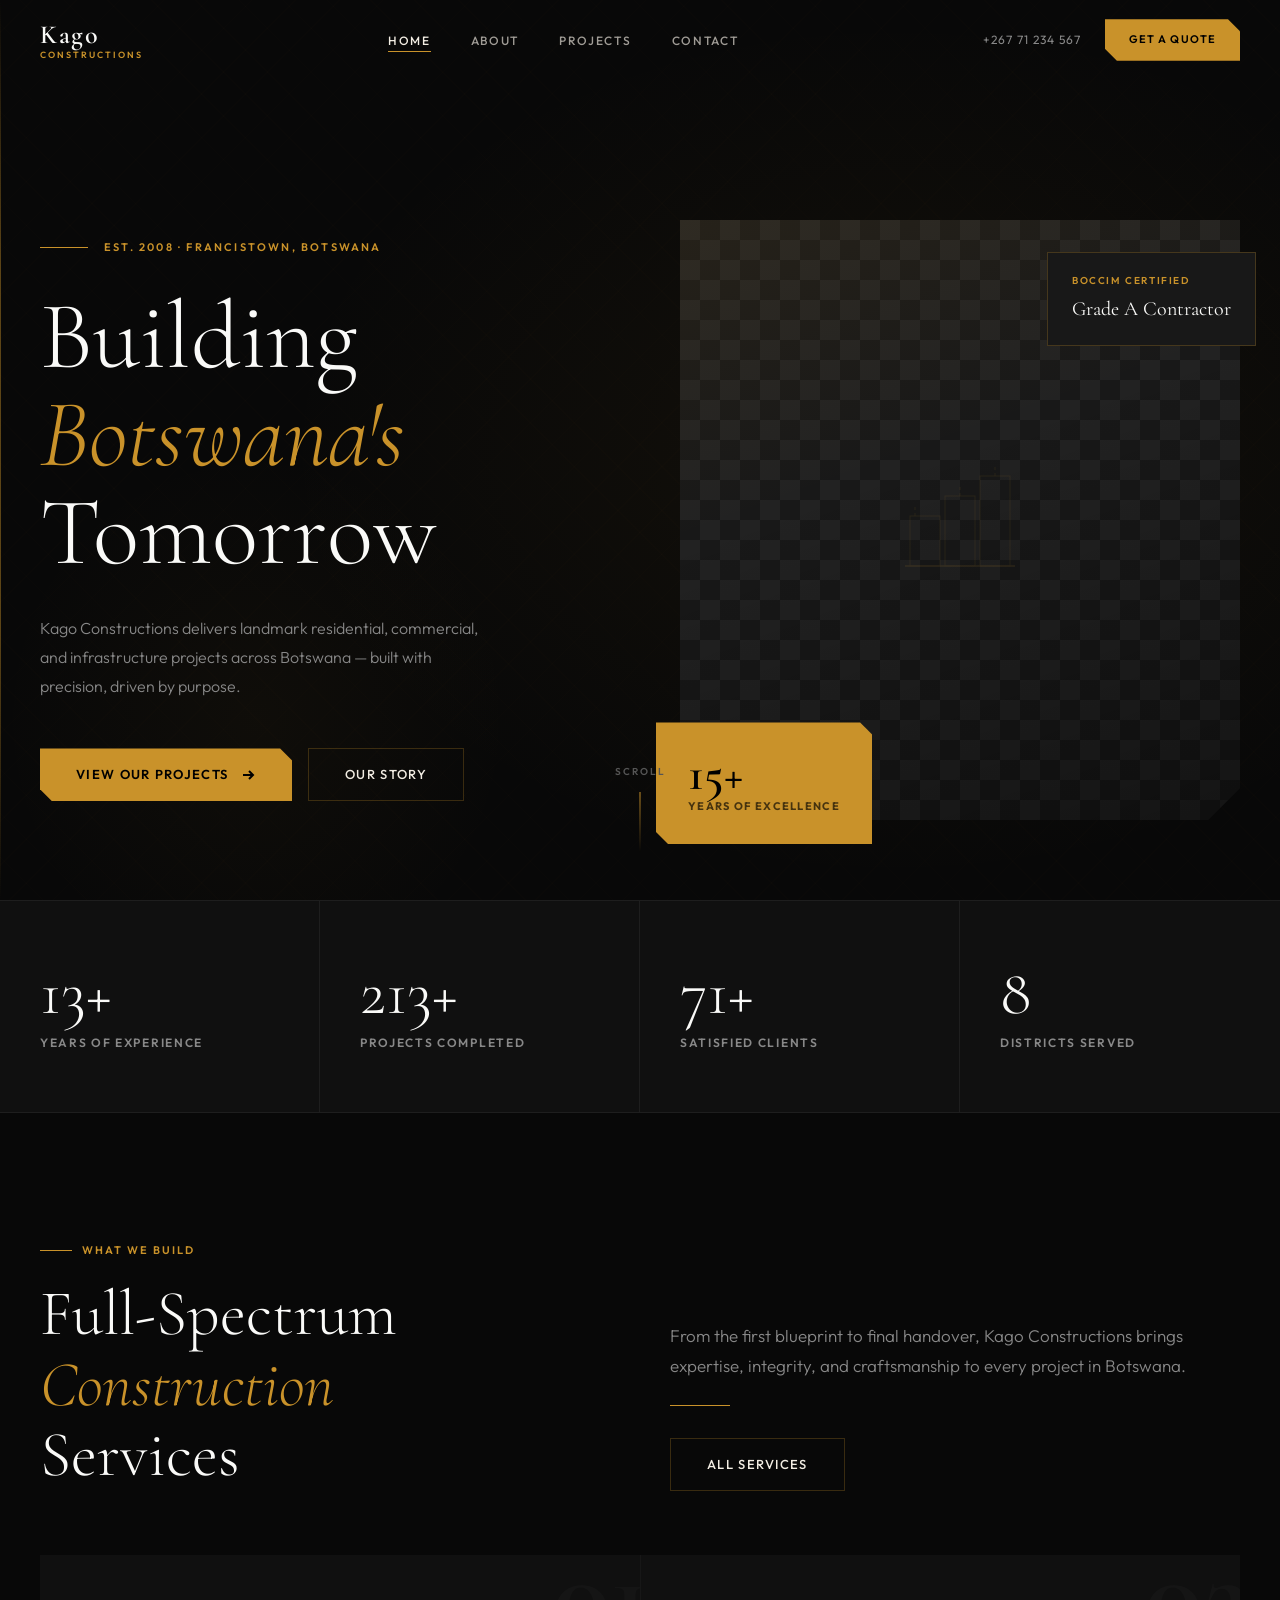
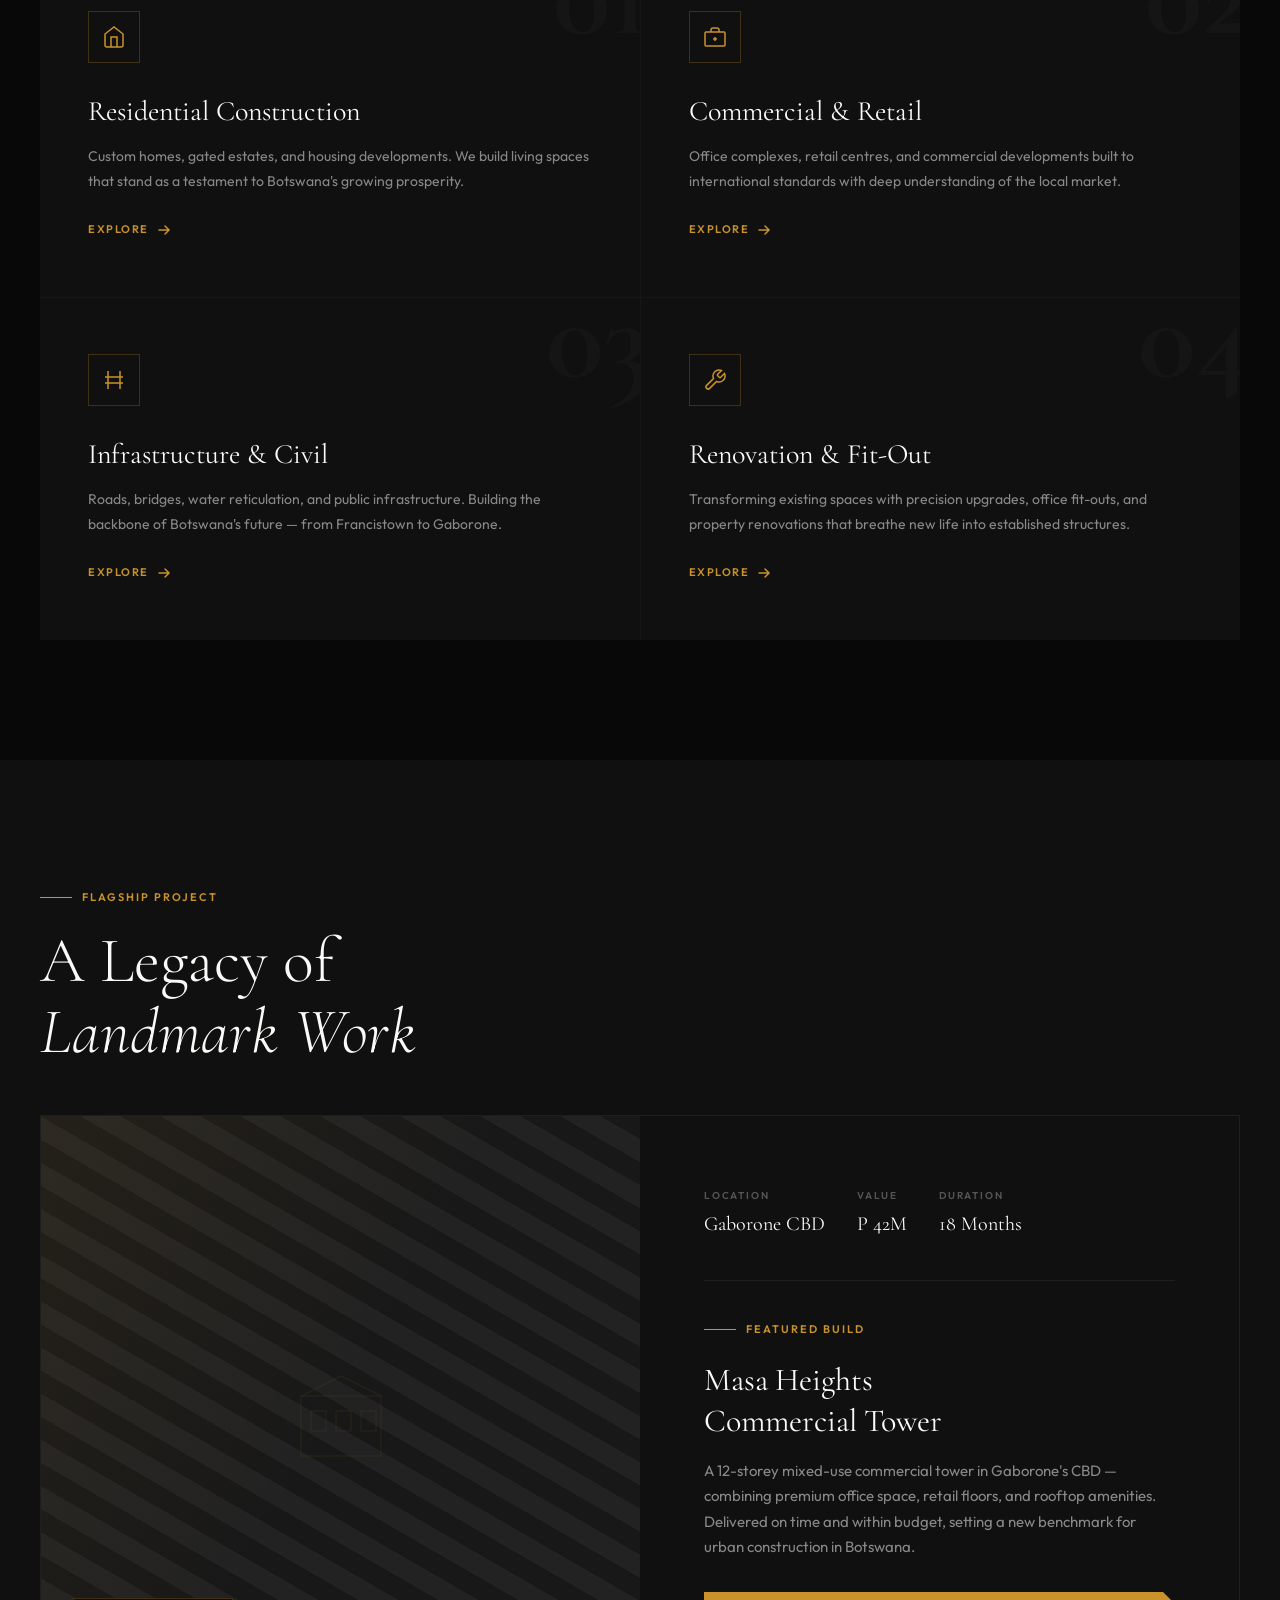
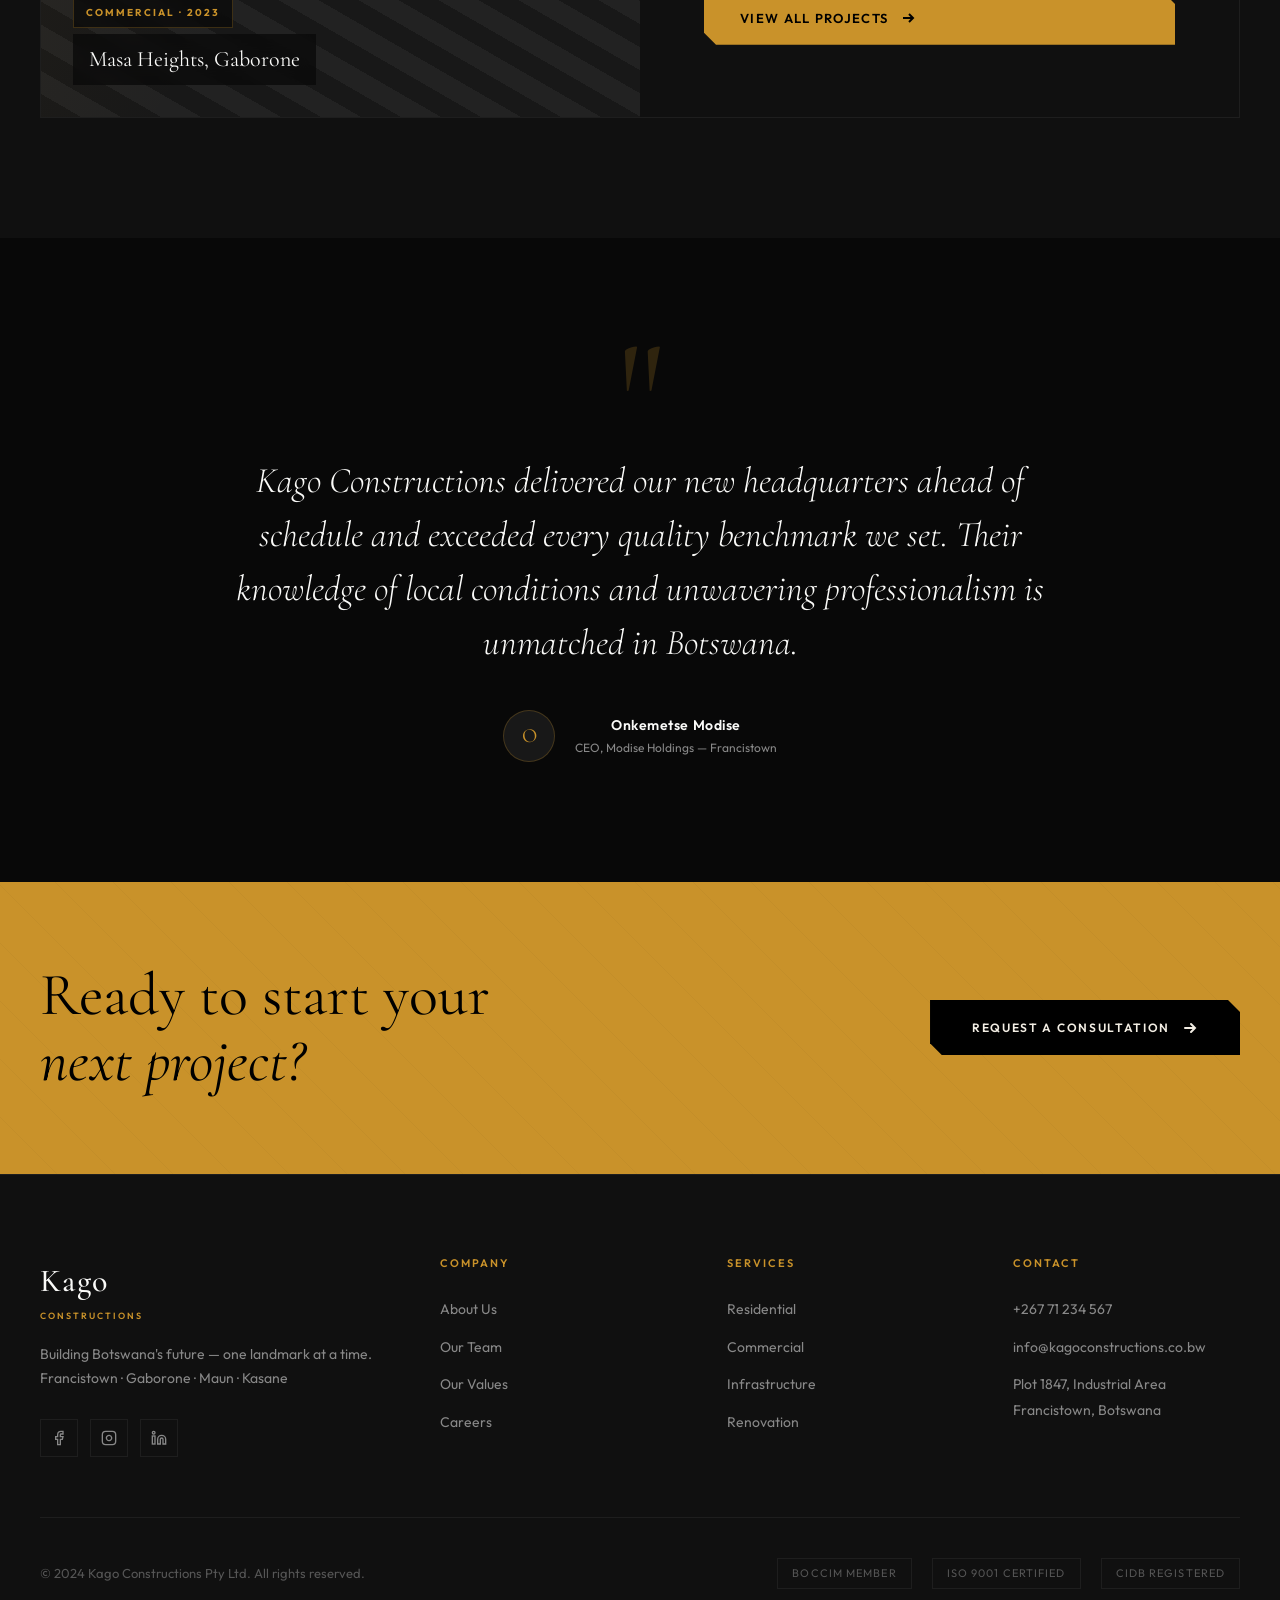
==== index.html @ d56f72ad "Initial commit via Netlify [skip ci]" ====
<!DOCTYPE html>
<html lang="en">
<head>
  <meta charset="UTF-8" />
  <meta name="viewport" content="width=device-width, initial-scale=1.0" />
  <title>Kago Constructions — Building Botswana's Future</title>
  <meta name="description" content="Kago Constructions — Premium construction company in Botswana. Residential, commercial, and infrastructure projects across Gaborone, Francistown, and beyond." />
  <link rel="stylesheet" href="styles.css" />
  <style>
    /* ── Hero ─────────────────────────────────────────── */
    .hero {
      position: relative; min-height: 100vh; display: flex; align-items: center;
      overflow: hidden; background: var(--bg);
    }
    .hero-bg {
      position: absolute; inset: 0; z-index: 0;
      background:
        radial-gradient(ellipse 80% 80% at 70% 50%, rgba(201,146,42,0.06) 0%, transparent 60%),
        radial-gradient(ellipse 40% 60% at 20% 80%, rgba(201,146,42,0.04) 0%, transparent 50%);
    }
    .hero-pattern {
      position: absolute; inset: 0; z-index: 0; opacity: 0.4;
      background-image:
        repeating-linear-gradient(45deg, transparent 0, transparent 30px, rgba(201,146,42,0.03) 30px, rgba(201,146,42,0.03) 31px),
        repeating-linear-gradient(-45deg, transparent 0, transparent 30px, rgba(201,146,42,0.03) 30px, rgba(201,146,42,0.03) 31px);
    }
    .hero-line-v {
      position: absolute; top: 0; bottom: 0; width: 1px;
      background: linear-gradient(to bottom, transparent, var(--gold-border) 30%, var(--gold-border) 70%, transparent);
    }
    .hero-line-v:nth-child(1) { left: calc(50% - 280px); }
    .hero-line-v:nth-child(2) { right: calc(50% - 280px); }

    .hero-container {
      position: relative; z-index: 1; max-width: var(--max-w);
      margin: 0 auto; padding: 0 40px;
      padding-top: calc(var(--nav-h) + 60px);
      display: grid; grid-template-columns: 1fr 1fr; gap: 80px; align-items: center;
      width: 100%;
    }
    .hero-eyebrow {
      display: flex; align-items: center; gap: 16px; margin-bottom: 32px;
      animation: fadeUp 0.8s var(--ease-out-expo) 0.2s both;
    }
    .hero-eyebrow-line {
      width: 48px; height: 1px; background: var(--gold);
    }
    .hero-eyebrow-text {
      font-size: 11px; font-weight: 600; letter-spacing: 0.2em;
      text-transform: uppercase; color: var(--gold);
    }
    .hero-title {
      font-family: var(--display); font-size: clamp(54px, 7.5vw, 100px);
      font-weight: 300; line-height: 1.02; color: var(--white);
      animation: fadeUp 0.9s var(--ease-out-expo) 0.35s both;
    }
    .hero-title em { font-style: italic; color: var(--gold); }
    .hero-title .hero-title-2 { display: block; }

    .hero-body {
      margin: 32px 0 48px; font-size: 16px; color: var(--muted);
      font-weight: 300; line-height: 1.8; max-width: 440px;
      animation: fadeUp 0.9s var(--ease-out-expo) 0.5s both;
    }
    .hero-ctas {
      display: flex; gap: 16px; flex-wrap: wrap;
      animation: fadeUp 0.9s var(--ease-out-expo) 0.65s both;
    }

    /* Hero visual side */
    .hero-visual {
      position: relative; height: 600px;
      animation: fadeIn 1.2s var(--ease-out-expo) 0.4s both;
    }
    .hero-img-main {
      width: 100%; height: 100%; object-fit: cover;
      background: var(--surface-2);
      position: relative; overflow: hidden;
      clip-path: polygon(0 0, 100% 0, 100% calc(100% - 32px), calc(100% - 32px) 100%, 0 100%);
    }
    .hero-img-inner {
      width: 100%; height: 100%;
      background:
        linear-gradient(160deg, rgba(201,146,42,0.08) 0%, transparent 40%, rgba(0,0,0,0.4) 100%),
        repeating-conic-gradient(var(--surface-2) 0% 25%, var(--surface-3) 0% 50%);
      background-size: 100%, 40px 40px;
      display: flex; align-items: center; justify-content: center;
    }
    .hero-img-icon {
      opacity: 0.12;
    }
    .hero-img-icon svg { width: 120px; height: 120px; }
    .hero-badge {
      position: absolute; bottom: -24px; left: -24px;
      background: var(--gold); padding: 28px 32px;
      clip-path: polygon(0 0, calc(100% - 12px) 0, 100% 12px, 100% 100%, 12px 100%, 0 calc(100% - 12px));
    }
    .hero-badge-num {
      font-family: var(--display); font-size: 48px; font-weight: 600;
      color: #000; line-height: 1;
    }
    .hero-badge-label {
      font-size: 11px; font-weight: 700; letter-spacing: 0.12em;
      text-transform: uppercase; color: rgba(0,0,0,0.65);
    }
    .hero-cert {
      position: absolute; top: 32px; right: -16px;
      background: var(--surface-2); border: 1px solid var(--gold-border);
      padding: 20px 24px; display: flex; flex-direction: column; gap: 4px;
    }
    .hero-cert-label {
      font-size: 10px; font-weight: 600; letter-spacing: 0.16em;
      text-transform: uppercase; color: var(--gold);
    }
    .hero-cert-val {
      font-family: var(--display); font-size: 20px; color: var(--white);
    }

    .hero-scroll {
      position: absolute; bottom: 48px; left: 50%; transform: translateX(-50%);
      display: flex; flex-direction: column; align-items: center; gap: 12px;
      z-index: 1; animation: fadeIn 1s var(--ease-out-expo) 1s both;
    }
    .hero-scroll span {
      font-size: 10px; font-weight: 600; letter-spacing: 0.2em;
      text-transform: uppercase; color: var(--muted-2);
    }
    .hero-scroll-line {
      width: 1px; height: 60px;
      background: linear-gradient(to bottom, var(--gold), transparent);
      animation: lineGrow 1.5s ease-in-out infinite alternate;
    }

    /* ── Stats ─────────────────────────────────────────── */
    .stats { background: var(--surface); border-top: 1px solid var(--border); border-bottom: 1px solid var(--border); padding: 0; }
    .stats-grid {
      display: grid; grid-template-columns: repeat(4, 1fr);
    }
    .stat-item {
      padding: 60px 40px; border-right: 1px solid var(--border);
      position: relative; overflow: hidden;
      transition: background 0.3s;
    }
    .stat-item:last-child { border-right: none; }
    .stat-item:hover { background: var(--surface-2); }
    .stat-item::after {
      content: ''; position: absolute; bottom: 0; left: 40px;
      width: 0; height: 2px; background: var(--gold);
      transition: width 0.4s var(--ease-out-expo);
    }
    .stat-item:hover::after { width: calc(100% - 80px); }
    .stat-num {
      font-family: var(--display); font-size: 64px; font-weight: 300;
      color: var(--white); line-height: 1; margin-bottom: 8px;
    }
    .stat-label {
      font-size: 12px; font-weight: 600; letter-spacing: 0.14em;
      text-transform: uppercase; color: var(--muted);
    }

    /* ── Services ──────────────────────────────────────── */
    .services-header {
      display: grid; grid-template-columns: 1fr 1fr; gap: 60px;
      align-items: end; margin-bottom: 64px;
    }
    .services-grid {
      display: grid; grid-template-columns: repeat(2, 1fr); gap: 1px;
      background: var(--border);
    }
    .service-card {
      background: var(--surface); padding: 56px 48px; position: relative;
      overflow: hidden; transition: background 0.3s;
    }
    .service-card:hover { background: var(--surface-2); }
    .service-card::before {
      content: attr(data-num);
      font-family: var(--display); font-size: 120px; font-weight: 700;
      position: absolute; right: -10px; top: -20px;
      color: rgba(255,255,255,0.025); line-height: 1;
      pointer-events: none; transition: opacity 0.3s;
    }
    .service-icon {
      width: 52px; height: 52px; border: 1px solid var(--gold-border);
      display: flex; align-items: center; justify-content: center;
      margin-bottom: 32px; transition: background 0.3s, border-color 0.3s;
    }
    .service-card:hover .service-icon { background: var(--gold-dim); border-color: var(--gold); }
    .service-icon svg { width: 24px; height: 24px; stroke: var(--gold); fill: none; stroke-width: 1.5; }
    .service-title {
      font-family: var(--display); font-size: 28px; font-weight: 400;
      color: var(--white); margin-bottom: 16px; line-height: 1.2;
    }
    .service-desc { font-size: 14px; color: var(--muted); line-height: 1.75; }
    .service-link {
      display: inline-flex; align-items: center; gap: 8px; margin-top: 28px;
      font-size: 11px; font-weight: 600; letter-spacing: 0.14em;
      text-transform: uppercase; color: var(--gold);
      transition: gap 0.3s;
    }
    .service-card:hover .service-link { gap: 14px; }
    .service-link svg { width: 14px; height: 14px; stroke: currentColor; }

    /* ── Featured Project ──────────────────────────────── */
    .featured { background: var(--surface); }
    .featured-inner {
      display: grid; grid-template-columns: 1fr 1fr; gap: 0;
      min-height: 600px; border: 1px solid var(--border);
    }
    .featured-visual {
      position: relative; background: var(--surface-2); overflow: hidden;
    }
    .featured-img {
      width: 100%; height: 100%;
      background:
        linear-gradient(120deg, rgba(201,146,42,0.07) 0%, transparent 50%),
        repeating-linear-gradient(30deg, var(--surface-2) 0, var(--surface-2) 20px, var(--surface-3) 20px, var(--surface-3) 40px);
      display: flex; align-items: center; justify-content: center; min-height: 500px;
    }
    .featured-img-label {
      position: absolute; bottom: 32px; left: 32px;
      display: flex; flex-direction: column; gap: 6px;
    }
    .featured-img-tag {
      font-size: 10px; font-weight: 700; letter-spacing: 0.2em;
      text-transform: uppercase; color: var(--gold);
      background: rgba(8,8,8,0.7); padding: 6px 12px; backdrop-filter: blur(10px);
      border: 1px solid var(--gold-border); width: fit-content;
    }
    .featured-img-name {
      font-family: var(--display); font-size: 22px; font-weight: 400;
      color: var(--white); background: rgba(8,8,8,0.7); padding: 8px 16px;
      backdrop-filter: blur(10px); width: fit-content;
    }
    .featured-content {
      padding: 72px 64px; display: flex; flex-direction: column; justify-content: center;
    }
    .featured-meta {
      display: flex; gap: 32px; margin-bottom: 40px; padding-bottom: 40px;
      border-bottom: 1px solid var(--border);
    }
    .featured-meta-item { display: flex; flex-direction: column; gap: 4px; }
    .featured-meta-label {
      font-size: 10px; font-weight: 600; letter-spacing: 0.18em;
      text-transform: uppercase; color: var(--muted-2);
    }
    .featured-meta-val {
      font-family: var(--display); font-size: 20px; font-weight: 400; color: var(--white);
    }

    /* ── Testimonial ───────────────────────────────────── */
    .testimonial {
      background: var(--bg); position: relative; overflow: hidden;
    }
    .testimonial-inner {
      max-width: 860px; margin: 0 auto; text-align: center;
    }
    .testimonial-quote-mark {
      font-family: var(--display); font-size: 160px; line-height: 0.5;
      color: var(--gold); opacity: 0.2; margin-bottom: 16px;
      display: block;
    }
    .testimonial-text {
      font-family: var(--display); font-size: clamp(22px, 3vw, 36px);
      font-weight: 300; font-style: italic; line-height: 1.5;
      color: var(--white); margin-bottom: 40px;
    }
    .testimonial-author { display: flex; align-items: center; justify-content: center; gap: 20px; }
    .testimonial-avatar {
      width: 52px; height: 52px; border-radius: 50%;
      background: var(--surface-2); border: 1px solid var(--gold-border);
      display: flex; align-items: center; justify-content: center;
      font-family: var(--display); font-size: 20px; color: var(--gold);
    }
    .testimonial-name {
      font-size: 14px; font-weight: 600; color: var(--white); letter-spacing: 0.04em;
    }
    .testimonial-role { font-size: 12px; color: var(--muted); margin-top: 2px; }

    /* ── CTA Band ──────────────────────────────────────── */
    .cta-band {
      background: var(--gold); padding: 80px 0; position: relative; overflow: hidden;
    }
    .cta-band::before {
      content: '';
      position: absolute; inset: 0;
      background: repeating-linear-gradient(45deg, transparent, transparent 40px, rgba(0,0,0,0.03) 40px, rgba(0,0,0,0.03) 41px);
    }
    .cta-band-inner {
      position: relative; z-index: 1;
      display: flex; justify-content: space-between; align-items: center; gap: 40px;
    }
    .cta-band-title {
      font-family: var(--display); font-size: clamp(36px, 5vw, 60px);
      font-weight: 400; color: #000; line-height: 1.1; max-width: 600px;
    }
    .cta-band-title em { font-style: italic; }
    .btn-dark {
      display: inline-flex; align-items: center; gap: 12px;
      padding: 18px 42px; background: #000; color: var(--cream);
      font-family: var(--body); font-size: 12px; font-weight: 600;
      letter-spacing: 0.14em; text-transform: uppercase; white-space: nowrap;
      transition: all 0.3s var(--ease-out-expo);
      clip-path: polygon(0 0, calc(100% - 12px) 0, 100% 12px, 100% 100%, 12px 100%, 0 calc(100% - 12px));
    }
    .btn-dark:hover { background: var(--surface-3); transform: translateY(-2px); }
    .btn-dark svg { stroke: currentColor; width: 16px; height: 16px; }

    /* ── Mobile Menu ───────────────────────────────────── */
    .mobile-menu {
      position: fixed; inset: 0; background: var(--bg); z-index: 99;
      display: flex; flex-direction: column; justify-content: center; align-items: center;
      gap: 40px; transform: translateX(100%); transition: transform 0.4s var(--ease-out-expo);
    }
    .mobile-menu.open { transform: none; }
    .mobile-menu a {
      font-family: var(--display); font-size: 48px; font-weight: 300;
      color: var(--white); transition: color 0.25s; letter-spacing: 0.04em;
    }
    .mobile-menu a:hover { color: var(--gold); }

    /* ── Responsive ────────────────────────────────────── */
    @media (max-width: 1024px) {
      .hero-container { grid-template-columns: 1fr; gap: 60px; }
      .hero-visual { height: 400px; }
      .hero-badge { bottom: -16px; left: 0; }
      .services-header { grid-template-columns: 1fr; gap: 24px; }
      .featured-inner { grid-template-columns: 1fr; }
      .cta-band-inner { flex-direction: column; text-align: center; }
    }
    @media (max-width: 768px) {
      .stats-grid { grid-template-columns: 1fr 1fr; }
      .stat-item:nth-child(2) { border-right: none; }
      .stat-item:nth-child(3) { border-top: 1px solid var(--border); }
      .services-grid { grid-template-columns: 1fr; }
      .featured-content { padding: 48px 32px; }
    }
  </style>
</head>
<body>

<!-- Navigation -->
<nav class="nav">
  <div class="container">
    <a href="index.html" class="nav-logo">
      <span class="logo-main">Kago</span>
      <span class="logo-sub">Constructions</span>
    </a>
    <ul class="nav-links">
      <li><a href="index.html">Home</a></li>
      <li><a href="about.html">About</a></li>
      <li><a href="projects.html">Projects</a></li>
      <li><a href="projects.html#contact">Contact</a></li>
    </ul>
    <div class="nav-cta">
      <a href="tel:+26771234567" class="nav-tel">+267 71 234 567</a>
      <a href="projects.html#contact" class="btn-primary" style="padding:12px 24px; font-size:11px;">
        Get a Quote
      </a>
    </div>
    <button class="hamburger" aria-label="Menu">
      <span></span><span></span><span></span>
    </button>
  </div>
</nav>

<!-- Mobile Menu -->
<div class="mobile-menu">
  <a href="index.html">Home</a>
  <a href="about.html">About</a>
  <a href="projects.html">Projects</a>
  <a href="projects.html#contact">Contact</a>
</div>

<!-- Hero -->
<section class="hero">
  <div class="hero-bg"></div>
  <div class="hero-pattern"></div>
  <div class="hero-line-v"></div>
  <div class="hero-line-v"></div>

  <div class="hero-container">
    <div class="hero-content">
      <div class="hero-eyebrow">
        <div class="hero-eyebrow-line"></div>
        <span class="hero-eyebrow-text">Est. 2008 · Francistown, Botswana</span>
      </div>
      <h1 class="hero-title">
        Building<br>
        <em>Botswana's</em>
        <span class="hero-title-2">Tomorrow</span>
      </h1>
      <p class="hero-body">
        Kago Constructions delivers landmark residential, commercial, and infrastructure
        projects across Botswana — built with precision, driven by purpose.
      </p>
      <div class="hero-ctas">
        <a href="projects.html" class="btn-primary">
          View Our Projects
          <svg width="16" height="16" viewBox="0 0 16 16" fill="none" stroke="currentColor" stroke-width="2"><path d="M3 8h10M9 4l4 4-4 4"/></svg>
        </a>
        <a href="about.html" class="btn-outline">Our Story</a>
      </div>
    </div>

    <div class="hero-visual">
      <div class="hero-img-main">
        <div class="hero-img-inner">
          <div class="hero-img-icon">
            <svg viewBox="0 0 120 120" fill="none" stroke="rgba(201,146,42,0.8)" stroke-width="1">
              <rect x="10" y="60" width="30" height="50"/>
              <rect x="45" y="40" width="30" height="70"/>
              <rect x="80" y="20" width="30" height="90"/>
              <line x1="5" y1="110" x2="115" y2="110" stroke-width="2"/>
              <line x1="15" y1="60" x2="15" y2="50" stroke-dasharray="3,3"/>
              <line x1="60" y1="40" x2="60" y2="30" stroke-dasharray="3,3"/>
              <line x1="95" y1="20" x2="95" y2="10" stroke-dasharray="3,3"/>
            </svg>
          </div>
        </div>
      </div>
      <div class="hero-badge">
        <div class="hero-badge-num">15+</div>
        <div class="hero-badge-label">Years of Excellence</div>
      </div>
      <div class="hero-cert">
        <span class="hero-cert-label">BOCCIM Certified</span>
        <span class="hero-cert-val">Grade A Contractor</span>
      </div>
    </div>
  </div>

  <div class="hero-scroll">
    <span>Scroll</span>
    <div class="hero-scroll-line"></div>
  </div>
</section>

<!-- Stats -->
<section class="stats">
  <div class="stats-grid">
    <div class="stat-item reveal">
      <div class="stat-num" data-target="15" data-suffix="+">0+</div>
      <div class="stat-label">Years of Experience</div>
    </div>
    <div class="stat-item reveal reveal-delay-1">
      <div class="stat-num" data-target="240" data-suffix="+">0+</div>
      <div class="stat-label">Projects Completed</div>
    </div>
    <div class="stat-item reveal reveal-delay-2">
      <div class="stat-num" data-target="80" data-suffix="+">0+</div>
      <div class="stat-label">Satisfied Clients</div>
    </div>
    <div class="stat-item reveal reveal-delay-3">
      <div class="stat-num" data-target="9" data-suffix="">0</div>
      <div class="stat-label">Districts Served</div>
    </div>
  </div>
</section>

<!-- Services -->
<section class="section" style="background:var(--bg);">
  <div class="container">
    <div class="services-header">
      <div>
        <span class="tag reveal">What We Build</span>
        <h2 class="heading-lg reveal reveal-delay-1" style="margin-top:20px;">
          Full-Spectrum<br><em style="font-style:italic; color:var(--gold);">Construction</em><br>Services
        </h2>
      </div>
      <div>
        <p class="body-lg reveal reveal-delay-2">
          From the first blueprint to final handover, Kago Constructions brings
          expertise, integrity, and craftsmanship to every project in Botswana.
        </p>
        <div class="divider-gold reveal reveal-delay-3"></div>
        <a href="projects.html" class="btn-outline reveal reveal-delay-3">All Services</a>
      </div>
    </div>

    <div class="services-grid">
      <!-- Residential -->
      <div class="service-card reveal" data-num="01">
        <div class="service-icon">
          <svg viewBox="0 0 24 24"><path d="M3 9l9-7 9 7v11a2 2 0 01-2 2H5a2 2 0 01-2-2z"/><polyline points="9 22 9 12 15 12 15 22"/></svg>
        </div>
        <h3 class="service-title">Residential Construction</h3>
        <p class="service-desc">Custom homes, gated estates, and housing developments. We build living spaces that stand as a testament to Botswana's growing prosperity.</p>
        <a href="projects.html" class="service-link">
          Explore
          <svg viewBox="0 0 14 14" fill="none"><path d="M2 7h10M8 3l4 4-4 4" stroke-width="1.5" stroke-linecap="round"/></svg>
        </a>
      </div>

      <!-- Commercial -->
      <div class="service-card reveal reveal-delay-1" data-num="02">
        <div class="service-icon">
          <svg viewBox="0 0 24 24"><rect x="2" y="7" width="20" height="14" rx="1"/><path d="M16 7V5a2 2 0 00-2-2h-4a2 2 0 00-2 2v2"/><line x1="12" y1="12" x2="12" y2="16"/><line x1="10" y1="14" x2="14" y2="14"/></svg>
        </div>
        <h3 class="service-title">Commercial & Retail</h3>
        <p class="service-desc">Office complexes, retail centres, and commercial developments built to international standards with deep understanding of the local market.</p>
        <a href="projects.html" class="service-link">
          Explore
          <svg viewBox="0 0 14 14" fill="none"><path d="M2 7h10M8 3l4 4-4 4" stroke-width="1.5" stroke-linecap="round"/></svg>
        </a>
      </div>

      <!-- Infrastructure -->
      <div class="service-card reveal reveal-delay-2" data-num="03">
        <div class="service-icon">
          <svg viewBox="0 0 24 24"><path d="M6 3v18M18 3v18M3 9h18M3 15h18"/></svg>
        </div>
        <h3 class="service-title">Infrastructure & Civil</h3>
        <p class="service-desc">Roads, bridges, water reticulation, and public infrastructure. Building the backbone of Botswana's future — from Francistown to Gaborone.</p>
        <a href="projects.html" class="service-link">
          Explore
          <svg viewBox="0 0 14 14" fill="none"><path d="M2 7h10M8 3l4 4-4 4" stroke-width="1.5" stroke-linecap="round"/></svg>
        </a>
      </div>

      <!-- Renovation -->
      <div class="service-card reveal reveal-delay-3" data-num="04">
        <div class="service-icon">
          <svg viewBox="0 0 24 24"><path d="M14.7 6.3a1 1 0 000 1.4l1.6 1.6a1 1 0 001.4 0l3.77-3.77a6 6 0 01-7.94 7.94l-6.91 6.91a2.12 2.12 0 01-3-3l6.91-6.91a6 6 0 017.94-7.94l-3.76 3.76z"/></svg>
        </div>
        <h3 class="service-title">Renovation & Fit-Out</h3>
        <p class="service-desc">Transforming existing spaces with precision upgrades, office fit-outs, and property renovations that breathe new life into established structures.</p>
        <a href="projects.html" class="service-link">
          Explore
          <svg viewBox="0 0 14 14" fill="none"><path d="M2 7h10M8 3l4 4-4 4" stroke-width="1.5" stroke-linecap="round"/></svg>
        </a>
      </div>
    </div>
  </div>
</section>

<!-- Featured Project -->
<section class="section featured">
  <div class="container">
    <span class="tag reveal">Flagship Project</span>
    <h2 class="heading-lg reveal reveal-delay-1" style="margin-top:20px; margin-bottom:48px;">
      A Legacy of<br><em style="font-style:italic;">Landmark Work</em>
    </h2>

    <div class="featured-inner reveal reveal-delay-2">
      <div class="featured-visual">
        <div class="featured-img">
          <svg width="100" height="100" viewBox="0 0 100 100" fill="none" opacity="0.1">
            <rect x="10" y="30" width="80" height="60" stroke="var(--gold)" stroke-width="1"/>
            <rect x="20" y="45" width="15" height="20" stroke="var(--gold)" stroke-width="1"/>
            <rect x="45" y="45" width="15" height="20" stroke="var(--gold)" stroke-width="1"/>
            <rect x="70" y="45" width="15" height="20" stroke="var(--gold)" stroke-width="1"/>
            <line x1="10" y1="30" x2="50" y2="10" stroke="var(--gold)" stroke-width="1"/>
            <line x1="90" y1="30" x2="50" y2="10" stroke="var(--gold)" stroke-width="1"/>
          </svg>
        </div>
        <div class="featured-img-label">
          <span class="featured-img-tag">Commercial · 2023</span>
          <span class="featured-img-name">Masa Heights, Gaborone</span>
        </div>
      </div>
      <div class="featured-content">
        <div class="featured-meta">
          <div class="featured-meta-item">
            <span class="featured-meta-label">Location</span>
            <span class="featured-meta-val">Gaborone CBD</span>
          </div>
          <div class="featured-meta-item">
            <span class="featured-meta-label">Value</span>
            <span class="featured-meta-val">P 42M</span>
          </div>
          <div class="featured-meta-item">
            <span class="featured-meta-label">Duration</span>
            <span class="featured-meta-val">18 Months</span>
          </div>
        </div>
        <span class="tag">Featured Build</span>
        <h3 class="heading-sm" style="margin-top:20px; margin-bottom:16px;">
          Masa Heights<br>Commercial Tower
        </h3>
        <p class="body-md" style="margin-bottom:32px;">
          A 12-storey mixed-use commercial tower in Gaborone's CBD — combining
          premium office space, retail floors, and rooftop amenities. Delivered
          on time and within budget, setting a new benchmark for urban
          construction in Botswana.
        </p>
        <a href="projects.html" class="btn-primary">
          View All Projects
          <svg width="16" height="16" viewBox="0 0 16 16" fill="none" stroke="currentColor" stroke-width="2"><path d="M3 8h10M9 4l4 4-4 4"/></svg>
        </a>
      </div>
    </div>
  </div>
</section>

<!-- Testimonial -->
<section class="section testimonial">
  <div class="container">
    <div class="testimonial-inner reveal">
      <span class="testimonial-quote-mark">"</span>
      <p class="testimonial-text">
        Kago Constructions delivered our new headquarters ahead of schedule and
        exceeded every quality benchmark we set. Their knowledge of local conditions
        and unwavering professionalism is unmatched in Botswana.
      </p>
      <div class="testimonial-author">
        <div class="testimonial-avatar">O</div>
        <div>
          <div class="testimonial-name">Onkemetse Modise</div>
          <div class="testimonial-role">CEO, Modise Holdings — Francistown</div>
        </div>
      </div>
    </div>
  </div>
</section>

<!-- CTA Band -->
<section class="cta-band">
  <div class="container">
    <div class="cta-band-inner">
      <h2 class="cta-band-title">
        Ready to start your<br>
        <em>next project?</em>
      </h2>
      <a href="projects.html#contact" class="btn-dark">
        Request a Consultation
        <svg viewBox="0 0 16 16" fill="none"><path d="M3 8h10M9 4l4 4-4 4" stroke-width="2" stroke-linecap="round"/></svg>
      </a>
    </div>
  </div>
</section>

<!-- Footer -->
<footer class="footer">
  <div class="container">
    <div class="footer-grid">
      <div>
        <div class="footer-logo-main">Kago</div>
        <div class="footer-logo-sub">Constructions</div>
        <p class="footer-tagline">
          Building Botswana's future — one landmark at a time.<br>
          Francistown · Gaborone · Maun · Kasane
        </p>
        <div style="margin-top:28px; display:flex; gap:12px;">
          <a href="#" style="width:38px;height:38px;border:1px solid var(--border);display:flex;align-items:center;justify-content:center;color:var(--muted);transition:all 0.25s;" onmouseover="this.style.borderColor='var(--gold-border)';this.style.color='var(--gold)'" onmouseout="this.style.borderColor='var(--border)';this.style.color='var(--muted)'">
            <svg width="16" height="16" viewBox="0 0 24 24" fill="none" stroke="currentColor" stroke-width="2"><path d="M18 2h-3a5 5 0 00-5 5v3H7v4h3v8h4v-8h3l1-4h-4V7a1 1 0 011-1h3z"/></svg>
          </a>
          <a href="#" style="width:38px;height:38px;border:1px solid var(--border);display:flex;align-items:center;justify-content:center;color:var(--muted);transition:all 0.25s;" onmouseover="this.style.borderColor='var(--gold-border)';this.style.color='var(--gold)'" onmouseout="this.style.borderColor='var(--border)';this.style.color='var(--muted)'">
            <svg width="16" height="16" viewBox="0 0 24 24" fill="none" stroke="currentColor" stroke-width="2"><rect x="2" y="2" width="20" height="20" rx="5"/><path d="M16 11.37A4 4 0 1112.63 8 4 4 0 0116 11.37z"/><line x1="17.5" y1="6.5" x2="17.51" y2="6.5"/></svg>
          </a>
          <a href="#" style="width:38px;height:38px;border:1px solid var(--border);display:flex;align-items:center;justify-content:center;color:var(--muted);transition:all 0.25s;" onmouseover="this.style.borderColor='var(--gold-border)';this.style.color='var(--gold)'" onmouseout="this.style.borderColor='var(--border)';this.style.color='var(--muted)'">
            <svg width="16" height="16" viewBox="0 0 24 24" fill="none" stroke="currentColor" stroke-width="2"><path d="M16 8a6 6 0 016 6v7h-4v-7a2 2 0 00-2-2 2 2 0 00-2 2v7h-4v-7a6 6 0 016-6z"/><rect x="2" y="9" width="4" height="12"/><circle cx="4" cy="4" r="2"/></svg>
          </a>
        </div>
      </div>
      <div class="footer-col">
        <div class="footer-col-title">Company</div>
        <ul>
          <li><a href="about.html">About Us</a></li>
          <li><a href="about.html#team">Our Team</a></li>
          <li><a href="about.html#values">Our Values</a></li>
          <li><a href="projects.html#contact">Careers</a></li>
        </ul>
      </div>
      <div class="footer-col">
        <div class="footer-col-title">Services</div>
        <ul>
          <li><a href="projects.html">Residential</a></li>
          <li><a href="projects.html">Commercial</a></li>
          <li><a href="projects.html">Infrastructure</a></li>
          <li><a href="projects.html">Renovation</a></li>
        </ul>
      </div>
      <div class="footer-col">
        <div class="footer-col-title">Contact</div>
        <ul>
          <li><a href="tel:+26771234567">+267 71 234 567</a></li>
          <li><a href="mailto:info@kagoconstructions.co.bw">info@kagoconstructions.co.bw</a></li>
          <li><a href="#">Plot 1847, Industrial Area<br>Francistown, Botswana</a></li>
        </ul>
      </div>
    </div>
    <div class="footer-bottom">
      <span class="footer-copy">© 2024 Kago Constructions Pty Ltd. All rights reserved.</span>
      <div class="footer-badges">
        <span class="footer-badge">BOCCIM Member</span>
        <span class="footer-badge">ISO 9001 Certified</span>
        <span class="footer-badge">CIDB Registered</span>
      </div>
    </div>
  </div>
</footer>

<script src="main.js"></script>
</body>
</html>
---- styles.css ----
@import url('https://fonts.googleapis.com/css2?family=Cormorant+Garamond:ital,wght@0,300;0,400;0,500;0,600;0,700;1,300;1,400;1,600&family=Outfit:wght@300;400;500;600;700&display=swap');

/* ── Reset & Variables ─────────────────────────────── */
*, *::before, *::after { margin: 0; padding: 0; box-sizing: border-box; }

:root {
  --bg:          #080808;
  --surface:     #101010;
  --surface-2:   #181818;
  --surface-3:   #222222;
  --gold:        #C9922A;
  --gold-light:  #E5B85C;
  --gold-dim:    rgba(201,146,42,0.12);
  --gold-border: rgba(201,146,42,0.25);
  --cream:       #F2EDE3;
  --white:       #FAFAF8;
  --muted:       #888;
  --muted-2:     #555;
  --border:      rgba(255,255,255,0.06);

  --display:  'Cormorant Garamond', serif;
  --body:     'Outfit', sans-serif;
  --max-w:    1280px;
  --nav-h:    80px;

  --ease-out-expo: cubic-bezier(0.16, 1, 0.3, 1);
}

html { scroll-behavior: smooth; font-size: 16px; }

body {
  background: var(--bg);
  color: var(--cream);
  font-family: var(--body);
  font-weight: 400;
  line-height: 1.6;
  overflow-x: hidden;
  -webkit-font-smoothing: antialiased;
}

img { display: block; max-width: 100%; }
a { text-decoration: none; color: inherit; }
button { border: none; background: none; cursor: pointer; font-family: var(--body); }
ul { list-style: none; }

/* ── Utility ───────────────────────────────────────── */
.container { max-width: var(--max-w); margin: 0 auto; padding: 0 40px; }
.section { padding: 120px 0; }
.section-sm { padding: 80px 0; }

.tag {
  display: inline-flex; align-items: center; gap: 10px;
  font-family: var(--body); font-size: 11px; font-weight: 600;
  letter-spacing: 0.18em; text-transform: uppercase; color: var(--gold);
}
.tag::before {
  content: ''; width: 32px; height: 1px; background: var(--gold);
}

.heading-xl {
  font-family: var(--display); font-size: clamp(52px, 7vw, 96px);
  font-weight: 300; line-height: 1.05; letter-spacing: -0.01em;
  color: var(--white);
}
.heading-lg {
  font-family: var(--display); font-size: clamp(38px, 5vw, 68px);
  font-weight: 300; line-height: 1.1; color: var(--white);
}
.heading-md {
  font-family: var(--display); font-size: clamp(28px, 3.5vw, 46px);
  font-weight: 400; line-height: 1.2; color: var(--white);
}
.heading-sm {
  font-family: var(--display); font-size: clamp(22px, 2.5vw, 32px);
  font-weight: 400; line-height: 1.3; color: var(--white);
}

.gold { color: var(--gold); }
.italic { font-style: italic; }
.body-lg { font-size: 17px; line-height: 1.75; color: var(--muted); font-weight: 300; }
.body-md { font-size: 15px; line-height: 1.7; color: var(--muted); }

/* ── Buttons ───────────────────────────────────────── */
.btn-primary {
  display: inline-flex; align-items: center; gap: 12px;
  padding: 16px 36px; background: var(--gold); color: #000;
  font-family: var(--body); font-size: 13px; font-weight: 600;
  letter-spacing: 0.1em; text-transform: uppercase;
  transition: all 0.3s var(--ease-out-expo);
  clip-path: polygon(0 0, calc(100% - 12px) 0, 100% 12px, 100% 100%, 12px 100%, 0 calc(100% - 12px));
}
.btn-primary:hover {
  background: var(--gold-light); transform: translateY(-2px);
  box-shadow: 0 20px 60px rgba(201,146,42,0.3);
}
.btn-primary svg { transition: transform 0.3s; }
.btn-primary:hover svg { transform: translateX(4px); }

.btn-outline {
  display: inline-flex; align-items: center; gap: 12px;
  padding: 15px 36px; border: 1px solid var(--gold-border); color: var(--cream);
  font-family: var(--body); font-size: 13px; font-weight: 500;
  letter-spacing: 0.1em; text-transform: uppercase;
  transition: all 0.3s var(--ease-out-expo);
}
.btn-outline:hover {
  border-color: var(--gold); color: var(--gold);
  background: var(--gold-dim); transform: translateY(-2px);
}

/* ── Navigation ────────────────────────────────────── */
.nav {
  position: fixed; top: 0; left: 0; right: 0; z-index: 100;
  height: var(--nav-h);
  display: flex; align-items: center;
  background: transparent;
  transition: background 0.4s, backdrop-filter 0.4s, box-shadow 0.4s;
}
.nav.scrolled {
  background: rgba(8,8,8,0.92);
  backdrop-filter: blur(20px) saturate(180%);
  box-shadow: 0 1px 0 var(--border);
}
.nav .container {
  display: flex; align-items: center; justify-content: space-between;
  width: 100%;
}
.nav-logo {
  display: flex; flex-direction: column; line-height: 1;
}
.nav-logo .logo-main {
  font-family: var(--display); font-size: 26px; font-weight: 600;
  letter-spacing: 0.06em; color: var(--white);
}
.nav-logo .logo-sub {
  font-family: var(--body); font-size: 9px; font-weight: 600;
  letter-spacing: 0.22em; text-transform: uppercase; color: var(--gold);
  margin-top: 2px;
}
.nav-links {
  display: flex; align-items: center; gap: 40px;
}
.nav-links a {
  font-size: 12px; font-weight: 500; letter-spacing: 0.14em; text-transform: uppercase;
  color: rgba(242,237,227,0.65);
  transition: color 0.25s; position: relative; padding-bottom: 4px;
}
.nav-links a::after {
  content: ''; position: absolute; bottom: 0; left: 0; width: 0; height: 1px;
  background: var(--gold); transition: width 0.3s var(--ease-out-expo);
}
.nav-links a:hover, .nav-links a.active { color: var(--cream); }
.nav-links a:hover::after, .nav-links a.active::after { width: 100%; }

.nav-cta {
  display: flex; align-items: center; gap: 24px;
}
.nav-tel {
  font-size: 12px; letter-spacing: 0.08em; color: var(--muted);
  transition: color 0.25s;
}
.nav-tel:hover { color: var(--gold); }

.hamburger { display: none; flex-direction: column; gap: 5px; padding: 4px; }
.hamburger span { width: 24px; height: 1px; background: var(--cream); transition: all 0.3s; }

/* ── Page Hero (inner pages) ───────────────────────── */
.page-hero {
  position: relative; padding: 180px 0 100px; overflow: hidden;
  background: var(--surface);
}
.page-hero::before {
  content: '';
  position: absolute; inset: 0;
  background:
    repeating-linear-gradient(45deg, transparent, transparent 60px, rgba(201,146,42,0.02) 60px, rgba(201,146,42,0.02) 61px),
    repeating-linear-gradient(-45deg, transparent, transparent 60px, rgba(201,146,42,0.02) 60px, rgba(201,146,42,0.02) 61px);
}
.page-hero::after {
  content: ''; position: absolute; bottom: 0; left: 0; right: 0;
  height: 1px; background: var(--gold-border);
}
.page-hero-num {
  font-family: var(--display); font-size: 200px; font-weight: 700;
  position: absolute; right: -20px; top: 50%; transform: translateY(-50%);
  color: rgba(255,255,255,0.02); line-height: 1; pointer-events: none;
  user-select: none;
}

/* ── Divider ───────────────────────────────────────── */
.divider {
  width: 100%; height: 1px; background: var(--border); margin: 0;
}
.divider-gold {
  width: 60px; height: 1px; background: var(--gold); margin: 24px 0 32px;
}

/* ── Cards ─────────────────────────────────────────── */
.card {
  background: var(--surface-2); border: 1px solid var(--border);
  padding: 40px; position: relative; overflow: hidden;
  transition: border-color 0.3s, transform 0.3s var(--ease-out-expo),
              box-shadow 0.3s;
}
.card::before {
  content: ''; position: absolute; inset: 0;
  background: linear-gradient(135deg, var(--gold-dim), transparent);
  opacity: 0; transition: opacity 0.3s;
}
.card:hover {
  border-color: var(--gold-border); transform: translateY(-4px);
  box-shadow: 0 24px 60px rgba(0,0,0,0.4), 0 0 0 1px var(--gold-border);
}
.card:hover::before { opacity: 1; }

/* ── Footer ────────────────────────────────────────── */
.footer {
  background: var(--surface); border-top: 1px solid var(--border);
  padding: 80px 0 40px;
}
.footer-grid {
  display: grid; grid-template-columns: 1.5fr 1fr 1fr 1fr; gap: 60px;
  padding-bottom: 60px; border-bottom: 1px solid var(--border);
}
.footer-logo-main {
  font-family: var(--display); font-size: 32px; font-weight: 500;
  color: var(--white); letter-spacing: 0.04em;
}
.footer-logo-sub {
  font-family: var(--body); font-size: 9px; font-weight: 600;
  letter-spacing: 0.22em; text-transform: uppercase; color: var(--gold);
  margin-top: 3px; margin-bottom: 20px;
}
.footer-tagline { font-size: 14px; color: var(--muted); line-height: 1.7; }
.footer-col-title {
  font-size: 11px; font-weight: 600; letter-spacing: 0.18em;
  text-transform: uppercase; color: var(--gold); margin-bottom: 24px;
}
.footer-col ul { display: flex; flex-direction: column; gap: 12px; }
.footer-col ul a {
  font-size: 14px; color: var(--muted); transition: color 0.25s;
}
.footer-col ul a:hover { color: var(--cream); }
.footer-bottom {
  display: flex; justify-content: space-between; align-items: center;
  padding-top: 40px;
}
.footer-copy { font-size: 13px; color: var(--muted-2); }
.footer-badges {
  display: flex; gap: 20px;
}
.footer-badge {
  font-size: 11px; letter-spacing: 0.1em; text-transform: uppercase;
  color: var(--muted-2); border: 1px solid var(--border); padding: 6px 14px;
}

/* ── Animations ────────────────────────────────────── */
@keyframes fadeUp {
  from { opacity: 0; transform: translateY(30px); }
  to { opacity: 1; transform: translateY(0); }
}
@keyframes fadeIn {
  from { opacity: 0; }
  to { opacity: 1; }
}
@keyframes lineGrow {
  from { width: 0; }
  to { width: 60px; }
}
@keyframes countUp { 
  from { opacity: 0; transform: translateY(20px); }
  to { opacity: 1; transform: translateY(0); }
}

.reveal {
  opacity: 0; transform: translateY(30px);
  transition: opacity 0.8s var(--ease-out-expo), transform 0.8s var(--ease-out-expo);
}
.reveal.visible { opacity: 1; transform: none; }
.reveal-delay-1 { transition-delay: 0.1s; }
.reveal-delay-2 { transition-delay: 0.2s; }
.reveal-delay-3 { transition-delay: 0.3s; }
.reveal-delay-4 { transition-delay: 0.4s; }

/* ── Responsive ────────────────────────────────────── */
@media (max-width: 1024px) {
  .container { padding: 0 24px; }
  .footer-grid { grid-template-columns: 1fr 1fr; gap: 40px; }
}

@media (max-width: 768px) {
  :root { --nav-h: 68px; }
  .section { padding: 80px 0; }
  .nav-links, .nav-tel { display: none; }
  .hamburger { display: flex; }
  .footer-grid { grid-template-columns: 1fr; gap: 32px; }
  .footer-bottom { flex-direction: column; gap: 20px; text-align: center; }
  .page-hero-num { font-size: 100px; }
}
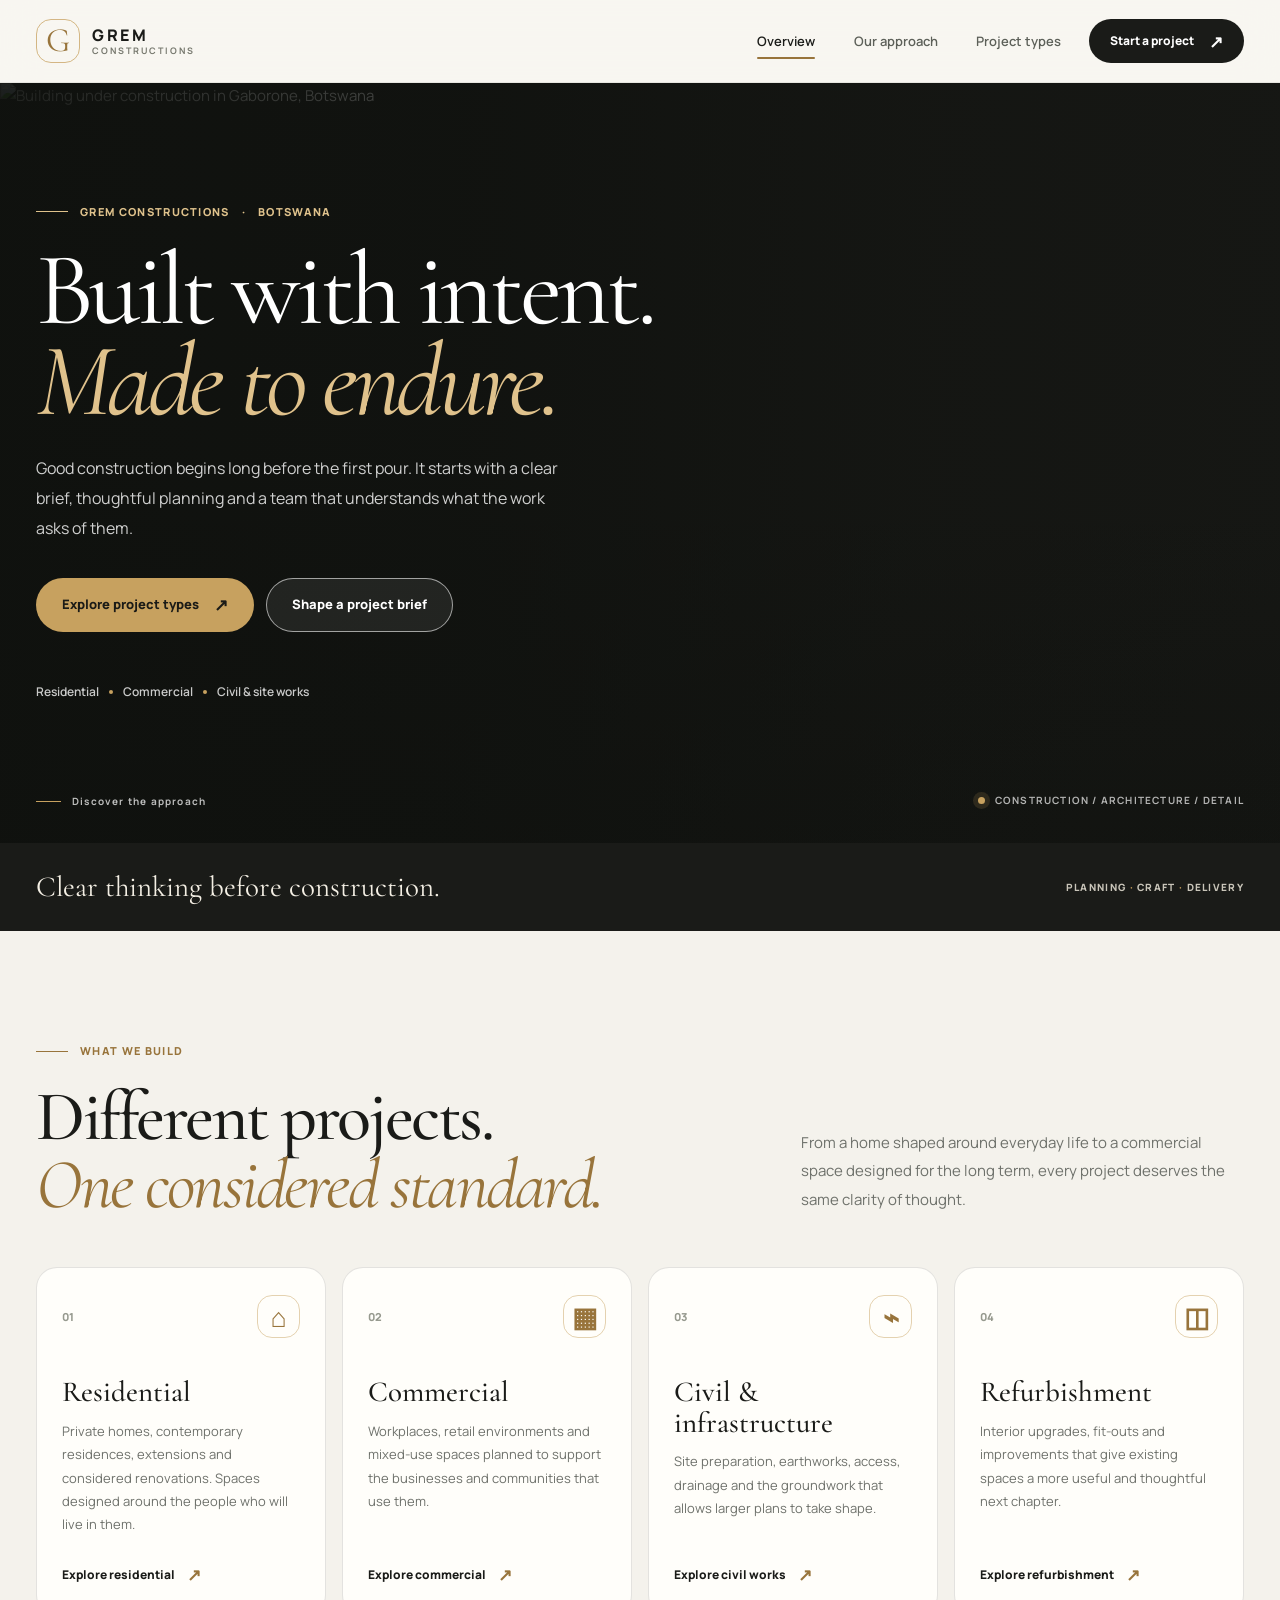
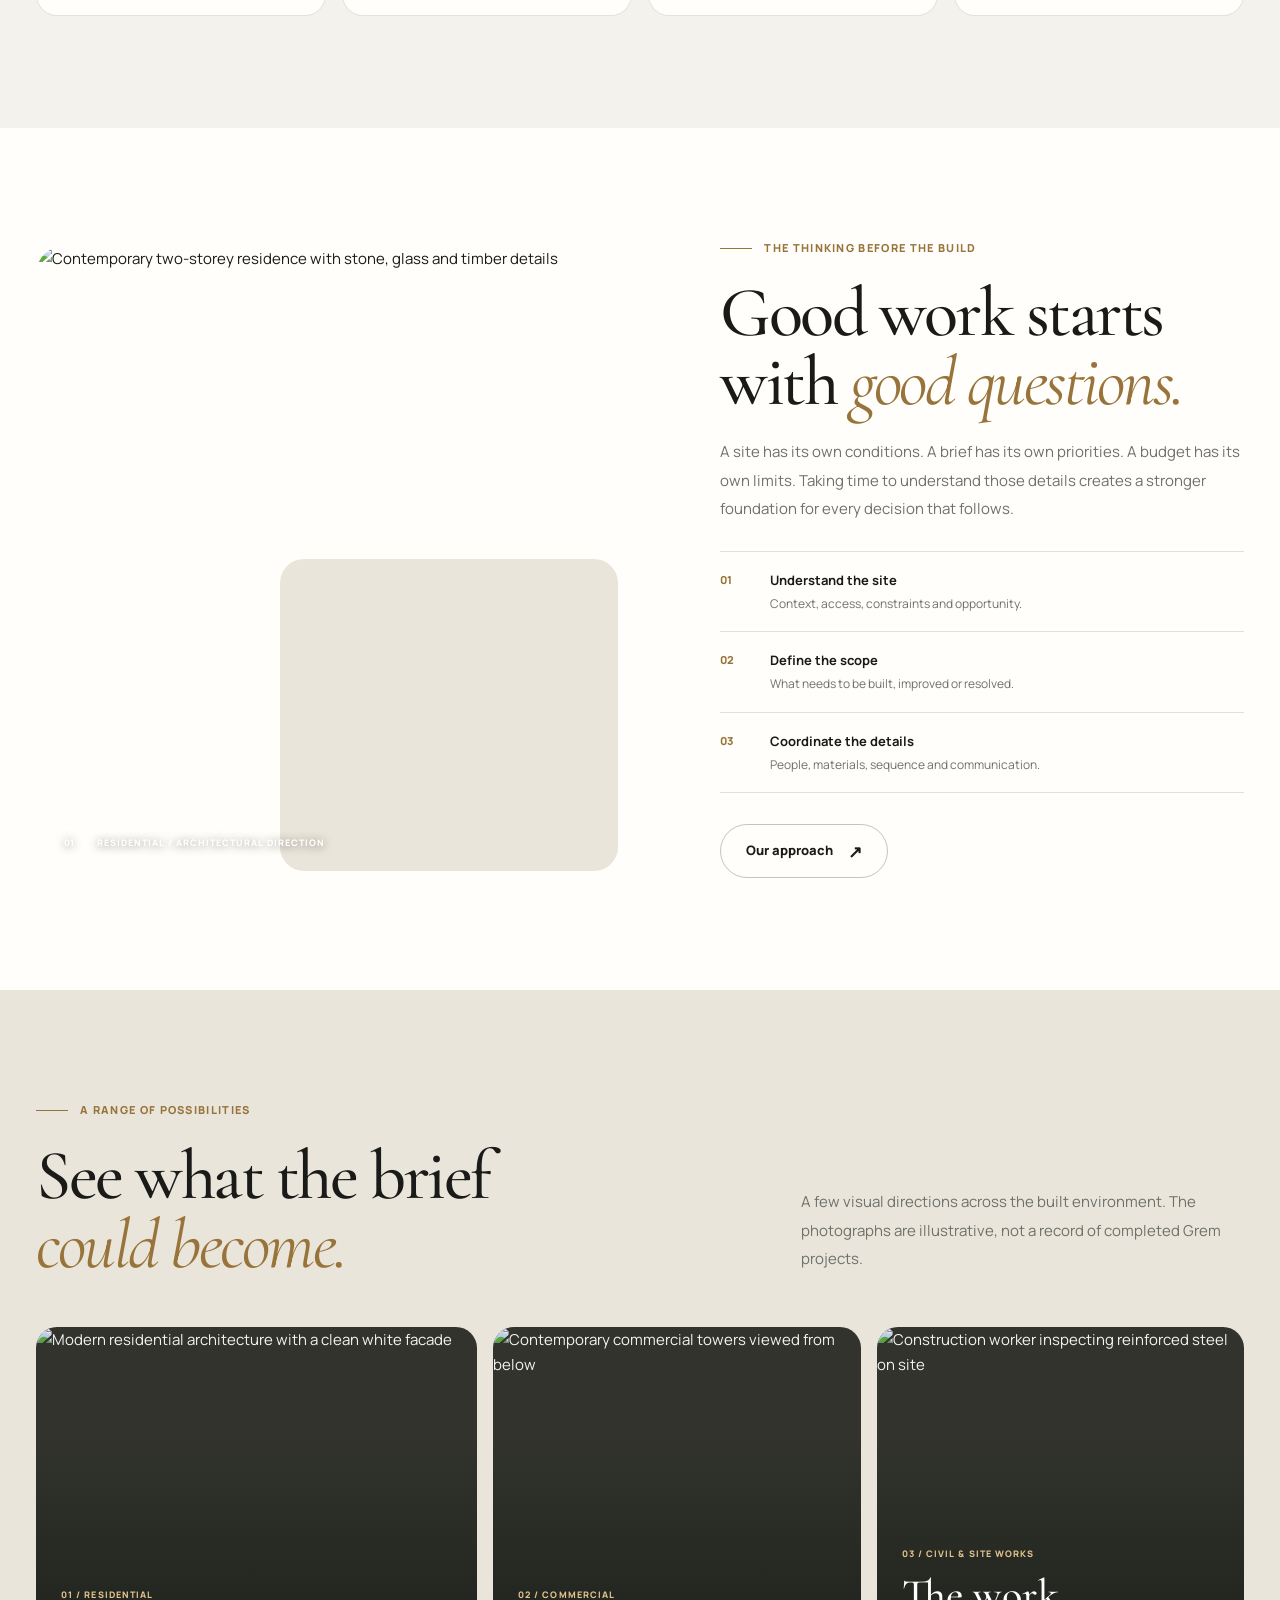
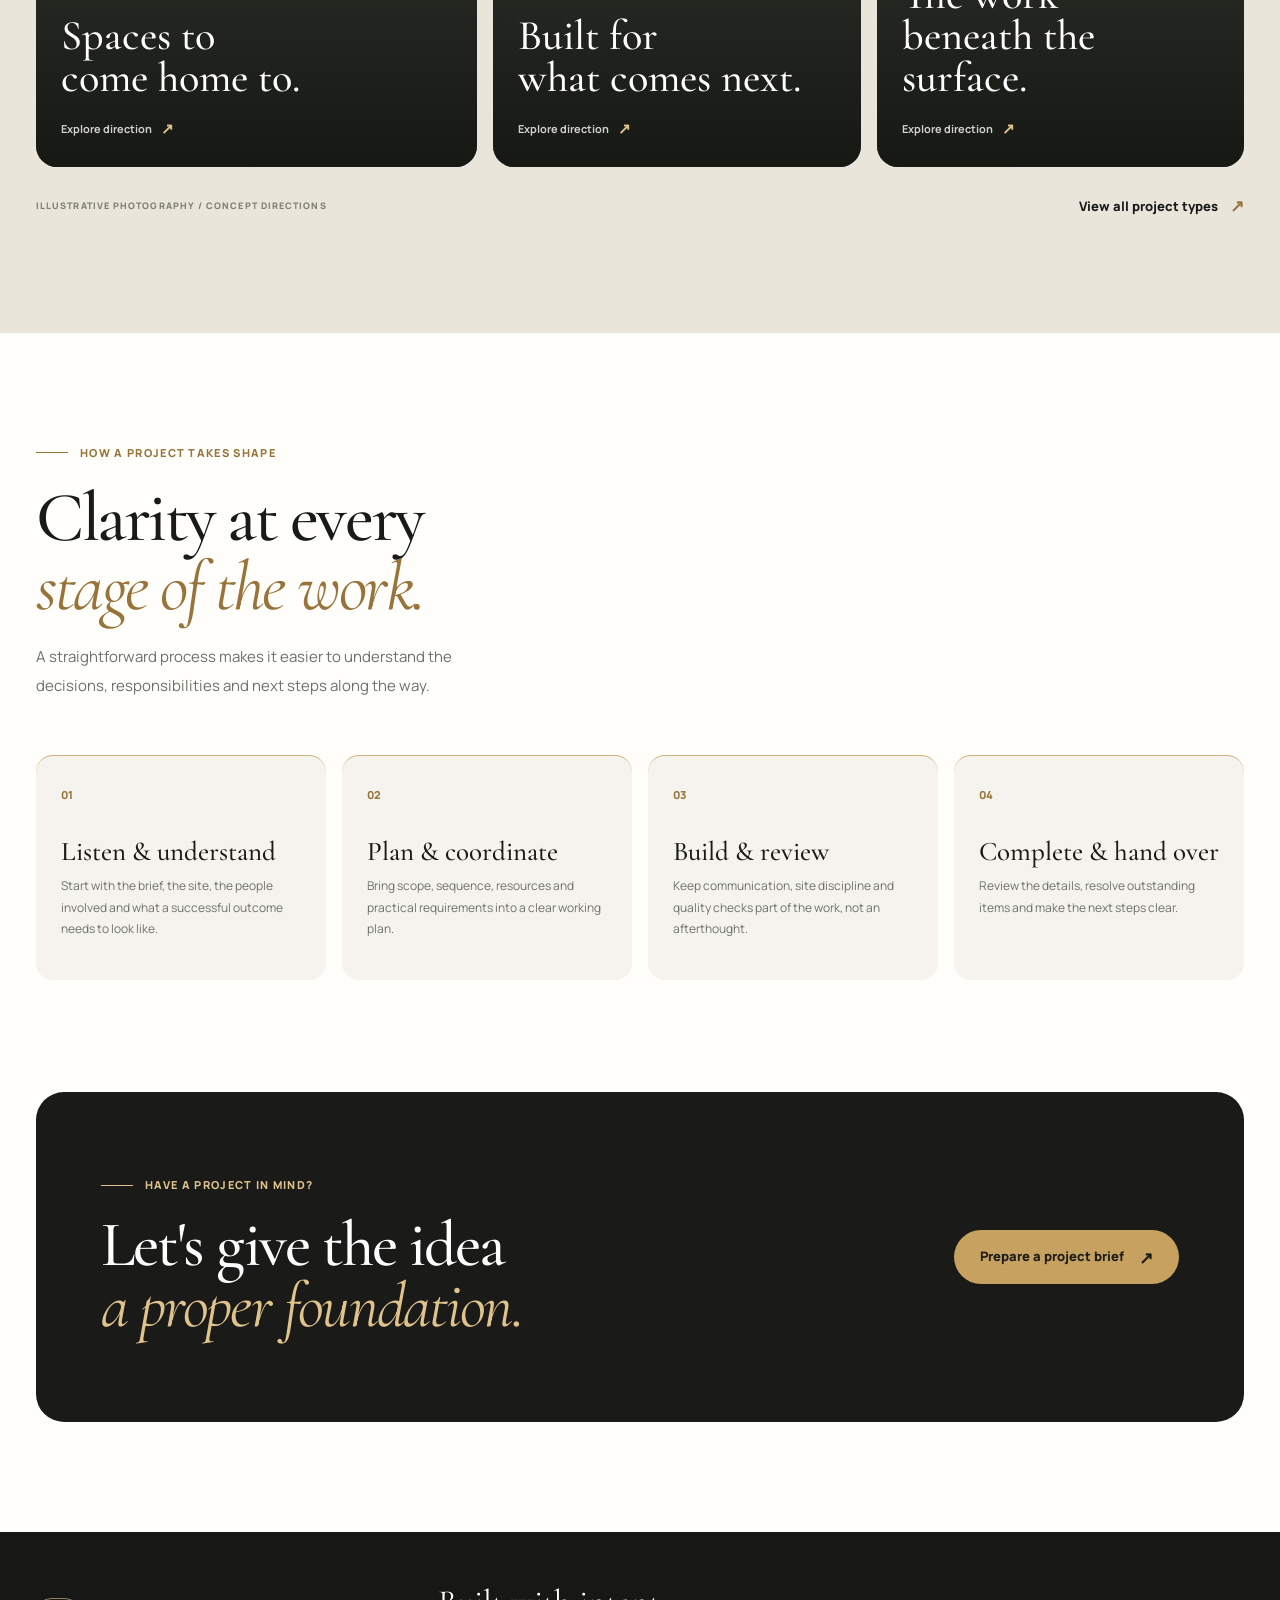
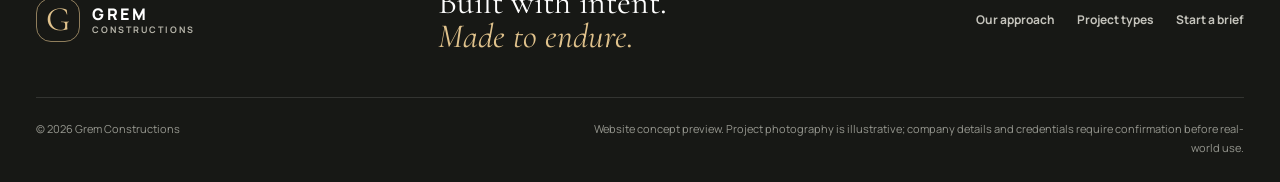
==== commit 74aea117: "I retired Kago and gave Grem Constructions a proper rebuild. The sharp corners had to go." ====
--- a/index.html
+++ b/index.html
@@ -1,695 +1,223 @@
-<!DOCTYPE html>
+<!doctype html>
 <html lang="en">
 <head>
-  <meta charset="UTF-8" />
-  <meta name="viewport" content="width=device-width, initial-scale=1.0" />
-  <title>Kago Constructions — Building Botswana's Future</title>
-  <meta name="description" content="Kago Constructions — Premium construction company in Botswana. Residential, commercial, and infrastructure projects across Gaborone, Francistown, and beyond." />
-  <link rel="stylesheet" href="styles.css" />
-  <style>
-    /* ── Hero ─────────────────────────────────────────── */
-    .hero {
-      position: relative; min-height: 100vh; display: flex; align-items: center;
-      overflow: hidden; background: var(--bg);
-    }
-    .hero-bg {
-      position: absolute; inset: 0; z-index: 0;
-      background:
-        radial-gradient(ellipse 80% 80% at 70% 50%, rgba(201,146,42,0.06) 0%, transparent 60%),
-        radial-gradient(ellipse 40% 60% at 20% 80%, rgba(201,146,42,0.04) 0%, transparent 50%);
-    }
-    .hero-pattern {
-      position: absolute; inset: 0; z-index: 0; opacity: 0.4;
-      background-image:
-        repeating-linear-gradient(45deg, transparent 0, transparent 30px, rgba(201,146,42,0.03) 30px, rgba(201,146,42,0.03) 31px),
-        repeating-linear-gradient(-45deg, transparent 0, transparent 30px, rgba(201,146,42,0.03) 30px, rgba(201,146,42,0.03) 31px);
-    }
-    .hero-line-v {
-      position: absolute; top: 0; bottom: 0; width: 1px;
-      background: linear-gradient(to bottom, transparent, var(--gold-border) 30%, var(--gold-border) 70%, transparent);
-    }
-    .hero-line-v:nth-child(1) { left: calc(50% - 280px); }
-    .hero-line-v:nth-child(2) { right: calc(50% - 280px); }
-
-    .hero-container {
-      position: relative; z-index: 1; max-width: var(--max-w);
-      margin: 0 auto; padding: 0 40px;
-      padding-top: calc(var(--nav-h) + 60px);
-      display: grid; grid-template-columns: 1fr 1fr; gap: 80px; align-items: center;
-      width: 100%;
-    }
-    .hero-eyebrow {
-      display: flex; align-items: center; gap: 16px; margin-bottom: 32px;
-      animation: fadeUp 0.8s var(--ease-out-expo) 0.2s both;
-    }
-    .hero-eyebrow-line {
-      width: 48px; height: 1px; background: var(--gold);
-    }
-    .hero-eyebrow-text {
-      font-size: 11px; font-weight: 600; letter-spacing: 0.2em;
-      text-transform: uppercase; color: var(--gold);
-    }
-    .hero-title {
-      font-family: var(--display); font-size: clamp(54px, 7.5vw, 100px);
-      font-weight: 300; line-height: 1.02; color: var(--white);
-      animation: fadeUp 0.9s var(--ease-out-expo) 0.35s both;
-    }
-    .hero-title em { font-style: italic; color: var(--gold); }
-    .hero-title .hero-title-2 { display: block; }
-
-    .hero-body {
-      margin: 32px 0 48px; font-size: 16px; color: var(--muted);
-      font-weight: 300; line-height: 1.8; max-width: 440px;
-      animation: fadeUp 0.9s var(--ease-out-expo) 0.5s both;
-    }
-    .hero-ctas {
-      display: flex; gap: 16px; flex-wrap: wrap;
-      animation: fadeUp 0.9s var(--ease-out-expo) 0.65s both;
-    }
-
-    /* Hero visual side */
-    .hero-visual {
-      position: relative; height: 600px;
-      animation: fadeIn 1.2s var(--ease-out-expo) 0.4s both;
-    }
-    .hero-img-main {
-      width: 100%; height: 100%; object-fit: cover;
-      background: var(--surface-2);
-      position: relative; overflow: hidden;
-      clip-path: polygon(0 0, 100% 0, 100% calc(100% - 32px), calc(100% - 32px) 100%, 0 100%);
-    }
-    .hero-img-inner {
-      width: 100%; height: 100%;
-      background:
-        linear-gradient(160deg, rgba(201,146,42,0.08) 0%, transparent 40%, rgba(0,0,0,0.4) 100%),
-        repeating-conic-gradient(var(--surface-2) 0% 25%, var(--surface-3) 0% 50%);
-      background-size: 100%, 40px 40px;
-      display: flex; align-items: center; justify-content: center;
-    }
-    .hero-img-icon {
-      opacity: 0.12;
-    }
-    .hero-img-icon svg { width: 120px; height: 120px; }
-    .hero-badge {
-      position: absolute; bottom: -24px; left: -24px;
-      background: var(--gold); padding: 28px 32px;
-      clip-path: polygon(0 0, calc(100% - 12px) 0, 100% 12px, 100% 100%, 12px 100%, 0 calc(100% - 12px));
-    }
-    .hero-badge-num {
-      font-family: var(--display); font-size: 48px; font-weight: 600;
-      color: #000; line-height: 1;
-    }
-    .hero-badge-label {
-      font-size: 11px; font-weight: 700; letter-spacing: 0.12em;
-      text-transform: uppercase; color: rgba(0,0,0,0.65);
-    }
-    .hero-cert {
-      position: absolute; top: 32px; right: -16px;
-      background: var(--surface-2); border: 1px solid var(--gold-border);
-      padding: 20px 24px; display: flex; flex-direction: column; gap: 4px;
-    }
-    .hero-cert-label {
-      font-size: 10px; font-weight: 600; letter-spacing: 0.16em;
-      text-transform: uppercase; color: var(--gold);
-    }
-    .hero-cert-val {
-      font-family: var(--display); font-size: 20px; color: var(--white);
-    }
-
-    .hero-scroll {
-      position: absolute; bottom: 48px; left: 50%; transform: translateX(-50%);
-      display: flex; flex-direction: column; align-items: center; gap: 12px;
-      z-index: 1; animation: fadeIn 1s var(--ease-out-expo) 1s both;
-    }
-    .hero-scroll span {
-      font-size: 10px; font-weight: 600; letter-spacing: 0.2em;
-      text-transform: uppercase; color: var(--muted-2);
-    }
-    .hero-scroll-line {
-      width: 1px; height: 60px;
-      background: linear-gradient(to bottom, var(--gold), transparent);
-      animation: lineGrow 1.5s ease-in-out infinite alternate;
-    }
-
-    /* ── Stats ─────────────────────────────────────────── */
-    .stats { background: var(--surface); border-top: 1px solid var(--border); border-bottom: 1px solid var(--border); padding: 0; }
-    .stats-grid {
-      display: grid; grid-template-columns: repeat(4, 1fr);
-    }
-    .stat-item {
-      padding: 60px 40px; border-right: 1px solid var(--border);
-      position: relative; overflow: hidden;
-      transition: background 0.3s;
-    }
-    .stat-item:last-child { border-right: none; }
-    .stat-item:hover { background: var(--surface-2); }
-    .stat-item::after {
-      content: ''; position: absolute; bottom: 0; left: 40px;
-      width: 0; height: 2px; background: var(--gold);
-      transition: width 0.4s var(--ease-out-expo);
-    }
-    .stat-item:hover::after { width: calc(100% - 80px); }
-    .stat-num {
-      font-family: var(--display); font-size: 64px; font-weight: 300;
-      color: var(--white); line-height: 1; margin-bottom: 8px;
-    }
-    .stat-label {
-      font-size: 12px; font-weight: 600; letter-spacing: 0.14em;
-      text-transform: uppercase; color: var(--muted);
-    }
-
-    /* ── Services ──────────────────────────────────────── */
-    .services-header {
-      display: grid; grid-template-columns: 1fr 1fr; gap: 60px;
-      align-items: end; margin-bottom: 64px;
-    }
-    .services-grid {
-      display: grid; grid-template-columns: repeat(2, 1fr); gap: 1px;
-      background: var(--border);
-    }
-    .service-card {
-      background: var(--surface); padding: 56px 48px; position: relative;
-      overflow: hidden; transition: background 0.3s;
-    }
-    .service-card:hover { background: var(--surface-2); }
-    .service-card::before {
-      content: attr(data-num);
-      font-family: var(--display); font-size: 120px; font-weight: 700;
-      position: absolute; right: -10px; top: -20px;
-      color: rgba(255,255,255,0.025); line-height: 1;
-      pointer-events: none; transition: opacity 0.3s;
-    }
-    .service-icon {
-      width: 52px; height: 52px; border: 1px solid var(--gold-border);
-      display: flex; align-items: center; justify-content: center;
-      margin-bottom: 32px; transition: background 0.3s, border-color 0.3s;
-    }
-    .service-card:hover .service-icon { background: var(--gold-dim); border-color: var(--gold); }
-    .service-icon svg { width: 24px; height: 24px; stroke: var(--gold); fill: none; stroke-width: 1.5; }
-    .service-title {
-      font-family: var(--display); font-size: 28px; font-weight: 400;
-      color: var(--white); margin-bottom: 16px; line-height: 1.2;
-    }
-    .service-desc { font-size: 14px; color: var(--muted); line-height: 1.75; }
-    .service-link {
-      display: inline-flex; align-items: center; gap: 8px; margin-top: 28px;
-      font-size: 11px; font-weight: 600; letter-spacing: 0.14em;
-      text-transform: uppercase; color: var(--gold);
-      transition: gap 0.3s;
-    }
-    .service-card:hover .service-link { gap: 14px; }
-    .service-link svg { width: 14px; height: 14px; stroke: currentColor; }
-
-    /* ── Featured Project ──────────────────────────────── */
-    .featured { background: var(--surface); }
-    .featured-inner {
-      display: grid; grid-template-columns: 1fr 1fr; gap: 0;
-      min-height: 600px; border: 1px solid var(--border);
-    }
-    .featured-visual {
-      position: relative; background: var(--surface-2); overflow: hidden;
-    }
-    .featured-img {
-      width: 100%; height: 100%;
-      background:
-        linear-gradient(120deg, rgba(201,146,42,0.07) 0%, transparent 50%),
-        repeating-linear-gradient(30deg, var(--surface-2) 0, var(--surface-2) 20px, var(--surface-3) 20px, var(--surface-3) 40px);
-      display: flex; align-items: center; justify-content: center; min-height: 500px;
-    }
-    .featured-img-label {
-      position: absolute; bottom: 32px; left: 32px;
-      display: flex; flex-direction: column; gap: 6px;
-    }
-    .featured-img-tag {
-      font-size: 10px; font-weight: 700; letter-spacing: 0.2em;
-      text-transform: uppercase; color: var(--gold);
-      background: rgba(8,8,8,0.7); padding: 6px 12px; backdrop-filter: blur(10px);
-      border: 1px solid var(--gold-border); width: fit-content;
-    }
-    .featured-img-name {
-      font-family: var(--display); font-size: 22px; font-weight: 400;
-      color: var(--white); background: rgba(8,8,8,0.7); padding: 8px 16px;
-      backdrop-filter: blur(10px); width: fit-content;
-    }
-    .featured-content {
-      padding: 72px 64px; display: flex; flex-direction: column; justify-content: center;
-    }
-    .featured-meta {
-      display: flex; gap: 32px; margin-bottom: 40px; padding-bottom: 40px;
-      border-bottom: 1px solid var(--border);
-    }
-    .featured-meta-item { display: flex; flex-direction: column; gap: 4px; }
-    .featured-meta-label {
-      font-size: 10px; font-weight: 600; letter-spacing: 0.18em;
-      text-transform: uppercase; color: var(--muted-2);
-    }
-    .featured-meta-val {
-      font-family: var(--display); font-size: 20px; font-weight: 400; color: var(--white);
-    }
-
-    /* ── Testimonial ───────────────────────────────────── */
-    .testimonial {
-      background: var(--bg); position: relative; overflow: hidden;
-    }
-    .testimonial-inner {
-      max-width: 860px; margin: 0 auto; text-align: center;
-    }
-    .testimonial-quote-mark {
-      font-family: var(--display); font-size: 160px; line-height: 0.5;
-      color: var(--gold); opacity: 0.2; margin-bottom: 16px;
-      display: block;
-    }
-    .testimonial-text {
-      font-family: var(--display); font-size: clamp(22px, 3vw, 36px);
-      font-weight: 300; font-style: italic; line-height: 1.5;
-      color: var(--white); margin-bottom: 40px;
-    }
-    .testimonial-author { display: flex; align-items: center; justify-content: center; gap: 20px; }
-    .testimonial-avatar {
-      width: 52px; height: 52px; border-radius: 50%;
-      background: var(--surface-2); border: 1px solid var(--gold-border);
-      display: flex; align-items: center; justify-content: center;
-      font-family: var(--display); font-size: 20px; color: var(--gold);
-    }
-    .testimonial-name {
-      font-size: 14px; font-weight: 600; color: var(--white); letter-spacing: 0.04em;
-    }
-    .testimonial-role { font-size: 12px; color: var(--muted); margin-top: 2px; }
-
-    /* ── CTA Band ──────────────────────────────────────── */
-    .cta-band {
-      background: var(--gold); padding: 80px 0; position: relative; overflow: hidden;
-    }
-    .cta-band::before {
-      content: '';
-      position: absolute; inset: 0;
-      background: repeating-linear-gradient(45deg, transparent, transparent 40px, rgba(0,0,0,0.03) 40px, rgba(0,0,0,0.03) 41px);
-    }
-    .cta-band-inner {
-      position: relative; z-index: 1;
-      display: flex; justify-content: space-between; align-items: center; gap: 40px;
-    }
-    .cta-band-title {
-      font-family: var(--display); font-size: clamp(36px, 5vw, 60px);
-      font-weight: 400; color: #000; line-height: 1.1; max-width: 600px;
-    }
-    .cta-band-title em { font-style: italic; }
-    .btn-dark {
-      display: inline-flex; align-items: center; gap: 12px;
-      padding: 18px 42px; background: #000; color: var(--cream);
-      font-family: var(--body); font-size: 12px; font-weight: 600;
-      letter-spacing: 0.14em; text-transform: uppercase; white-space: nowrap;
-      transition: all 0.3s var(--ease-out-expo);
-      clip-path: polygon(0 0, calc(100% - 12px) 0, 100% 12px, 100% 100%, 12px 100%, 0 calc(100% - 12px));
-    }
-    .btn-dark:hover { background: var(--surface-3); transform: translateY(-2px); }
-    .btn-dark svg { stroke: currentColor; width: 16px; height: 16px; }
-
-    /* ── Mobile Menu ───────────────────────────────────── */
-    .mobile-menu {
-      position: fixed; inset: 0; background: var(--bg); z-index: 99;
-      display: flex; flex-direction: column; justify-content: center; align-items: center;
-      gap: 40px; transform: translateX(100%); transition: transform 0.4s var(--ease-out-expo);
-    }
-    .mobile-menu.open { transform: none; }
-    .mobile-menu a {
-      font-family: var(--display); font-size: 48px; font-weight: 300;
-      color: var(--white); transition: color 0.25s; letter-spacing: 0.04em;
-    }
-    .mobile-menu a:hover { color: var(--gold); }
-
-    /* ── Responsive ────────────────────────────────────── */
-    @media (max-width: 1024px) {
-      .hero-container { grid-template-columns: 1fr; gap: 60px; }
-      .hero-visual { height: 400px; }
-      .hero-badge { bottom: -16px; left: 0; }
-      .services-header { grid-template-columns: 1fr; gap: 24px; }
-      .featured-inner { grid-template-columns: 1fr; }
-      .cta-band-inner { flex-direction: column; text-align: center; }
-    }
-    @media (max-width: 768px) {
-      .stats-grid { grid-template-columns: 1fr 1fr; }
-      .stat-item:nth-child(2) { border-right: none; }
-      .stat-item:nth-child(3) { border-top: 1px solid var(--border); }
-      .services-grid { grid-template-columns: 1fr; }
-      .featured-content { padding: 48px 32px; }
-    }
-  </style>
+  <meta charset="utf-8">
+  <meta name="viewport" content="width=device-width, initial-scale=1">
+  <meta name="theme-color" content="#171815">
+  <meta name="description" content="Grem Constructions is a premium construction website concept exploring residential, commercial, civil and refurbishment work in Botswana.">
+  <meta name="robots" content="noindex,nofollow">
+  <title>Grem Constructions | Built with intent</title>
+  <link rel="icon" type="image/svg+xml" href="favicon.svg">
+  <link rel="preconnect" href="https://fonts.googleapis.com">
+  <link rel="preconnect" href="https://fonts.gstatic.com" crossorigin>
+  <link rel="preconnect" href="https://images.unsplash.com">
+  <link href="https://fonts.googleapis.com/css2?family=Cormorant+Garamond:ital,wght@0,400;0,500;0,600;1,400;1,500&family=Manrope:wght@400;500;600;700;800&display=swap" rel="stylesheet">
+  <link rel="stylesheet" href="styles.css">
 </head>
 <body>
-
-<!-- Navigation -->
-<nav class="nav">
-  <div class="container">
-    <a href="index.html" class="nav-logo">
-      <span class="logo-main">Kago</span>
-      <span class="logo-sub">Constructions</span>
-    </a>
-    <ul class="nav-links">
-      <li><a href="index.html">Home</a></li>
-      <li><a href="about.html">About</a></li>
-      <li><a href="projects.html">Projects</a></li>
-      <li><a href="projects.html#contact">Contact</a></li>
-    </ul>
-    <div class="nav-cta">
-      <a href="tel:+26771234567" class="nav-tel">+267 71 234 567</a>
-      <a href="projects.html#contact" class="btn-primary" style="padding:12px 24px; font-size:11px;">
-        Get a Quote
+  <a class="skip-link" href="#main">Skip to content</a>
+  <div class="reading-progress" data-progress></div>
+
+  <header class="site-header" data-header>
+    <div class="container nav-inner">
+      <a class="brand-lockup" href="index.html" aria-label="Grem Constructions home">
+        <span class="brand-symbol" aria-hidden="true">G</span>
+        <span class="brand-name">GREM<small>CONSTRUCTIONS</small></span>
       </a>
+      <nav class="desktop-nav" aria-label="Main navigation">
+        <a class="active" href="index.html" aria-current="page">Overview</a>
+        <a href="about.html">Our approach</a>
+        <a href="projects.html">Project types</a>
+      </nav>
+      <div class="nav-actions">
+        <a class="button button-small button-dark" href="projects.html#enquiry">Start a project <span aria-hidden="true">↗</span></a>
+        <button class="menu-toggle" type="button" aria-label="Open navigation" aria-controls="mobileNav" aria-expanded="false" data-menu-toggle>
+          <span></span><span></span>
+        </button>
+      </div>
     </div>
-    <button class="hamburger" aria-label="Menu">
-      <span></span><span></span><span></span>
-    </button>
-  </div>
-</nav>
-
-<!-- Mobile Menu -->
-<div class="mobile-menu">
-  <a href="index.html">Home</a>
-  <a href="about.html">About</a>
-  <a href="projects.html">Projects</a>
-  <a href="projects.html#contact">Contact</a>
-</div>
-
-<!-- Hero -->
-<section class="hero">
-  <div class="hero-bg"></div>
-  <div class="hero-pattern"></div>
-  <div class="hero-line-v"></div>
-  <div class="hero-line-v"></div>
-
-  <div class="hero-container">
-    <div class="hero-content">
-      <div class="hero-eyebrow">
-        <div class="hero-eyebrow-line"></div>
-        <span class="hero-eyebrow-text">Est. 2008 · Francistown, Botswana</span>
-      </div>
-      <h1 class="hero-title">
-        Building<br>
-        <em>Botswana's</em>
-        <span class="hero-title-2">Tomorrow</span>
-      </h1>
-      <p class="hero-body">
-        Kago Constructions delivers landmark residential, commercial, and infrastructure
-        projects across Botswana — built with precision, driven by purpose.
-      </p>
-      <div class="hero-ctas">
-        <a href="projects.html" class="btn-primary">
-          View Our Projects
-          <svg width="16" height="16" viewBox="0 0 16 16" fill="none" stroke="currentColor" stroke-width="2"><path d="M3 8h10M9 4l4 4-4 4"/></svg>
+    <nav class="mobile-nav" id="mobileNav" aria-label="Mobile navigation" hidden>
+      <a href="index.html" aria-current="page">Overview</a>
+      <a href="about.html">Our approach</a>
+      <a href="projects.html">Project types</a>
+      <a href="projects.html#enquiry">Start a project</a>
+    </nav>
+  </header>
+
+  <main id="main">
+    <section class="hero">
+      <img class="hero-image" src="https://images.unsplash.com/photo-1664662566501-73a7e41d8c19?auto=format&amp;fit=crop&amp;w=2200&amp;q=88" alt="Building under construction in Gaborone, Botswana" fetchpriority="high">
+      <div class="hero-shade"></div>
+      <div class="container hero-inner">
+        <div class="hero-copy">
+          <p class="eyebrow eyebrow-light"><span class="eyebrow-line"></span> GREM CONSTRUCTIONS <i>·</i> BOTSWANA</p>
+          <h1>Built with intent.<br><em>Made to endure.</em></h1>
+          <p class="hero-description">Good construction begins long before the first pour. It starts with a clear brief, thoughtful planning and a team that understands what the work asks of them.</p>
+          <div class="hero-actions">
+            <a class="button button-gold" href="projects.html">Explore project types <span aria-hidden="true">↗</span></a>
+            <a class="button button-glass" href="projects.html#enquiry">Shape a project brief</a>
+          </div>
+          <div class="hero-meta">
+            <span>Residential</span>
+            <span>Commercial</span>
+            <span>Civil &amp; site works</span>
+          </div>
+        </div>
+      </div>
+      <div class="hero-caption">
+        <span class="caption-dot"></span>
+        <span>CONSTRUCTION / ARCHITECTURE / DETAIL</span>
+      </div>
+      <a class="hero-scroll" href="#services"><span></span> Discover the approach</a>
+    </section>
+
+    <section class="intro-ribbon" aria-label="Our focus">
+      <div class="container intro-ribbon-inner">
+        <p>Clear thinking before construction.</p>
+        <span>PLANNING <i>·</i> CRAFT <i>·</i> DELIVERY</span>
+      </div>
+    </section>
+
+    <section class="section services-section" id="services">
+      <div class="container">
+        <div class="section-heading section-heading-split reveal">
+          <div>
+            <p class="eyebrow"><span class="eyebrow-line"></span> WHAT WE BUILD</p>
+            <h2>Different projects.<br><em>One considered standard.</em></h2>
+          </div>
+          <p class="section-lede">From a home shaped around everyday life to a commercial space designed for the long term, every project deserves the same clarity of thought.</p>
+        </div>
+
+        <div class="service-grid">
+          <article class="service-card reveal">
+            <div class="service-card-top"><span>01</span><span class="service-symbol" aria-hidden="true">⌂</span></div>
+            <h3>Residential</h3>
+            <p>Private homes, contemporary residences, extensions and considered renovations. Spaces designed around the people who will live in them.</p>
+            <a class="text-link" href="projects.html#residential">Explore residential <span aria-hidden="true">↗</span></a>
+          </article>
+          <article class="service-card reveal">
+            <div class="service-card-top"><span>02</span><span class="service-symbol" aria-hidden="true">▦</span></div>
+            <h3>Commercial</h3>
+            <p>Workplaces, retail environments and mixed-use spaces planned to support the businesses and communities that use them.</p>
+            <a class="text-link" href="projects.html#commercial">Explore commercial <span aria-hidden="true">↗</span></a>
+          </article>
+          <article class="service-card reveal">
+            <div class="service-card-top"><span>03</span><span class="service-symbol" aria-hidden="true">⌁</span></div>
+            <h3>Civil &amp; infrastructure</h3>
+            <p>Site preparation, earthworks, access, drainage and the groundwork that allows larger plans to take shape.</p>
+            <a class="text-link" href="projects.html#civil">Explore civil works <span aria-hidden="true">↗</span></a>
+          </article>
+          <article class="service-card reveal">
+            <div class="service-card-top"><span>04</span><span class="service-symbol" aria-hidden="true">◫</span></div>
+            <h3>Refurbishment</h3>
+            <p>Interior upgrades, fit-outs and improvements that give existing spaces a more useful and thoughtful next chapter.</p>
+            <a class="text-link" href="projects.html#refurbishment">Explore refurbishment <span aria-hidden="true">↗</span></a>
+          </article>
+        </div>
+      </div>
+    </section>
+
+    <section class="section feature-section">
+      <div class="container feature-layout">
+        <div class="feature-visual reveal">
+          <img src="https://images.unsplash.com/photo-1769780265587-037ee842c0b0?auto=format&amp;fit=crop&amp;w=1300&amp;q=85" alt="Contemporary two-storey residence with stone, glass and timber details" loading="lazy">
+          <div class="image-note"><span>01</span><span>RESIDENTIAL / ARCHITECTURAL DIRECTION</span></div>
+        </div>
+        <div class="feature-copy reveal">
+          <p class="eyebrow"><span class="eyebrow-line"></span> THE THINKING BEFORE THE BUILD</p>
+          <h2>Good work starts<br>with <em>good questions.</em></h2>
+          <p>A site has its own conditions. A brief has its own priorities. A budget has its own limits. Taking time to understand those details creates a stronger foundation for every decision that follows.</p>
+          <div class="feature-points">
+            <div><span>01</span><p><strong>Understand the site</strong><small>Context, access, constraints and opportunity.</small></p></div>
+            <div><span>02</span><p><strong>Define the scope</strong><small>What needs to be built, improved or resolved.</small></p></div>
+            <div><span>03</span><p><strong>Coordinate the details</strong><small>People, materials, sequence and communication.</small></p></div>
+          </div>
+          <a class="button button-outline-dark" href="about.html">Our approach <span aria-hidden="true">↗</span></a>
+        </div>
+      </div>
+    </section>
+
+    <section class="section directions-section">
+      <div class="container">
+        <div class="section-heading section-heading-split reveal">
+          <div>
+            <p class="eyebrow"><span class="eyebrow-line"></span> A RANGE OF POSSIBILITIES</p>
+            <h2>See what the brief<br><em>could become.</em></h2>
+          </div>
+          <p class="section-lede">A few visual directions across the built environment. The photographs are illustrative, not a record of completed Grem projects.</p>
+        </div>
+        <div class="direction-grid">
+          <a class="direction-card direction-card-large reveal" href="projects.html#residential">
+            <img src="https://images.unsplash.com/photo-1771366260867-7e07094579d7?auto=format&amp;fit=crop&amp;w=1200&amp;q=85" alt="Modern residential architecture with a clean white facade" loading="lazy">
+            <span class="direction-overlay"></span>
+            <span class="direction-content"><small>01 / RESIDENTIAL</small><strong>Spaces to<br>come home to.</strong><b>Explore direction <i>↗</i></b></span>
+          </a>
+          <a class="direction-card reveal" href="projects.html#commercial">
+            <img src="https://images.unsplash.com/photo-1486406146926-c627a92ad1ab?auto=format&amp;fit=crop&amp;w=1000&amp;q=85" alt="Contemporary commercial towers viewed from below" loading="lazy">
+            <span class="direction-overlay"></span>
+            <span class="direction-content"><small>02 / COMMERCIAL</small><strong>Built for<br>what comes next.</strong><b>Explore direction <i>↗</i></b></span>
+          </a>
+          <a class="direction-card reveal" href="projects.html#civil">
+            <img src="https://images.unsplash.com/photo-1768677903496-becc4be07258?auto=format&amp;fit=crop&amp;w=1000&amp;q=85" alt="Construction worker inspecting reinforced steel on site" loading="lazy">
+            <span class="direction-overlay"></span>
+            <span class="direction-content"><small>03 / CIVIL &amp; SITE WORKS</small><strong>The work<br>beneath the surface.</strong><b>Explore direction <i>↗</i></b></span>
+          </a>
+        </div>
+        <div class="directions-foot reveal">
+          <span>ILLUSTRATIVE PHOTOGRAPHY / CONCEPT DIRECTIONS</span>
+          <a class="text-link" href="projects.html">View all project types <span aria-hidden="true">↗</span></a>
+        </div>
+      </div>
+    </section>
+
+    <section class="section process-section">
+      <div class="container">
+        <div class="section-heading reveal">
+          <p class="eyebrow"><span class="eyebrow-line"></span> HOW A PROJECT TAKES SHAPE</p>
+          <h2>Clarity at every<br><em>stage of the work.</em></h2>
+          <p class="section-lede">A straightforward process makes it easier to understand the decisions, responsibilities and next steps along the way.</p>
+        </div>
+        <div class="process-grid">
+          <article class="process-step reveal"><span>01</span><h3>Listen &amp; understand</h3><p>Start with the brief, the site, the people involved and what a successful outcome needs to look like.</p></article>
+          <article class="process-step reveal"><span>02</span><h3>Plan &amp; coordinate</h3><p>Bring scope, sequence, resources and practical requirements into a clear working plan.</p></article>
+          <article class="process-step reveal"><span>03</span><h3>Build &amp; review</h3><p>Keep communication, site discipline and quality checks part of the work, not an afterthought.</p></article>
+          <article class="process-step reveal"><span>04</span><h3>Complete &amp; hand over</h3><p>Review the details, resolve outstanding items and make the next steps clear.</p></article>
+        </div>
+      </div>
+    </section>
+
+    <section class="cta-section">
+      <div class="container cta-panel reveal">
+        <div>
+          <p class="eyebrow eyebrow-light"><span class="eyebrow-line"></span> HAVE A PROJECT IN MIND?</p>
+          <h2>Let's give the idea<br><em>a proper foundation.</em></h2>
+        </div>
+        <a class="button button-gold" href="projects.html#enquiry">Prepare a project brief <span aria-hidden="true">↗</span></a>
+      </div>
+    </section>
+  </main>
+
+  <footer class="site-footer">
+    <div class="container">
+      <div class="footer-main">
+        <a class="brand-lockup footer-brand" href="index.html" aria-label="Grem Constructions home">
+          <span class="brand-symbol" aria-hidden="true">G</span>
+          <span class="brand-name">GREM<small>CONSTRUCTIONS</small></span>
         </a>
-        <a href="about.html" class="btn-outline">Our Story</a>
+        <p class="footer-statement">Built with intent.<br><em>Made to endure.</em></p>
+        <div class="footer-links">
+          <a href="about.html">Our approach</a>
+          <a href="projects.html">Project types</a>
+          <a href="projects.html#enquiry">Start a brief</a>
+        </div>
+      </div>
+      <div class="footer-bottom">
+        <span>© <span data-year>2026</span> Grem Constructions</span>
+        <span class="concept-note">Website concept preview. Project photography is illustrative; company details and credentials require confirmation before real-world use.</span>
       </div>
     </div>
-
-    <div class="hero-visual">
-      <div class="hero-img-main">
-        <div class="hero-img-inner">
-          <div class="hero-img-icon">
-            <svg viewBox="0 0 120 120" fill="none" stroke="rgba(201,146,42,0.8)" stroke-width="1">
-              <rect x="10" y="60" width="30" height="50"/>
-              <rect x="45" y="40" width="30" height="70"/>
-              <rect x="80" y="20" width="30" height="90"/>
-              <line x1="5" y1="110" x2="115" y2="110" stroke-width="2"/>
-              <line x1="15" y1="60" x2="15" y2="50" stroke-dasharray="3,3"/>
-              <line x1="60" y1="40" x2="60" y2="30" stroke-dasharray="3,3"/>
-              <line x1="95" y1="20" x2="95" y2="10" stroke-dasharray="3,3"/>
-            </svg>
-          </div>
-        </div>
-      </div>
-      <div class="hero-badge">
-        <div class="hero-badge-num">15+</div>
-        <div class="hero-badge-label">Years of Excellence</div>
-      </div>
-      <div class="hero-cert">
-        <span class="hero-cert-label">BOCCIM Certified</span>
-        <span class="hero-cert-val">Grade A Contractor</span>
-      </div>
-    </div>
-  </div>
-
-  <div class="hero-scroll">
-    <span>Scroll</span>
-    <div class="hero-scroll-line"></div>
-  </div>
-</section>
-
-<!-- Stats -->
-<section class="stats">
-  <div class="stats-grid">
-    <div class="stat-item reveal">
-      <div class="stat-num" data-target="15" data-suffix="+">0+</div>
-      <div class="stat-label">Years of Experience</div>
-    </div>
-    <div class="stat-item reveal reveal-delay-1">
-      <div class="stat-num" data-target="240" data-suffix="+">0+</div>
-      <div class="stat-label">Projects Completed</div>
-    </div>
-    <div class="stat-item reveal reveal-delay-2">
-      <div class="stat-num" data-target="80" data-suffix="+">0+</div>
-      <div class="stat-label">Satisfied Clients</div>
-    </div>
-    <div class="stat-item reveal reveal-delay-3">
-      <div class="stat-num" data-target="9" data-suffix="">0</div>
-      <div class="stat-label">Districts Served</div>
-    </div>
-  </div>
-</section>
-
-<!-- Services -->
-<section class="section" style="background:var(--bg);">
-  <div class="container">
-    <div class="services-header">
-      <div>
-        <span class="tag reveal">What We Build</span>
-        <h2 class="heading-lg reveal reveal-delay-1" style="margin-top:20px;">
-          Full-Spectrum<br><em style="font-style:italic; color:var(--gold);">Construction</em><br>Services
-        </h2>
-      </div>
-      <div>
-        <p class="body-lg reveal reveal-delay-2">
-          From the first blueprint to final handover, Kago Constructions brings
-          expertise, integrity, and craftsmanship to every project in Botswana.
-        </p>
-        <div class="divider-gold reveal reveal-delay-3"></div>
-        <a href="projects.html" class="btn-outline reveal reveal-delay-3">All Services</a>
-      </div>
-    </div>
-
-    <div class="services-grid">
-      <!-- Residential -->
-      <div class="service-card reveal" data-num="01">
-        <div class="service-icon">
-          <svg viewBox="0 0 24 24"><path d="M3 9l9-7 9 7v11a2 2 0 01-2 2H5a2 2 0 01-2-2z"/><polyline points="9 22 9 12 15 12 15 22"/></svg>
-        </div>
-        <h3 class="service-title">Residential Construction</h3>
-        <p class="service-desc">Custom homes, gated estates, and housing developments. We build living spaces that stand as a testament to Botswana's growing prosperity.</p>
-        <a href="projects.html" class="service-link">
-          Explore
-          <svg viewBox="0 0 14 14" fill="none"><path d="M2 7h10M8 3l4 4-4 4" stroke-width="1.5" stroke-linecap="round"/></svg>
-        </a>
-      </div>
-
-      <!-- Commercial -->
-      <div class="service-card reveal reveal-delay-1" data-num="02">
-        <div class="service-icon">
-          <svg viewBox="0 0 24 24"><rect x="2" y="7" width="20" height="14" rx="1"/><path d="M16 7V5a2 2 0 00-2-2h-4a2 2 0 00-2 2v2"/><line x1="12" y1="12" x2="12" y2="16"/><line x1="10" y1="14" x2="14" y2="14"/></svg>
-        </div>
-        <h3 class="service-title">Commercial & Retail</h3>
-        <p class="service-desc">Office complexes, retail centres, and commercial developments built to international standards with deep understanding of the local market.</p>
-        <a href="projects.html" class="service-link">
-          Explore
-          <svg viewBox="0 0 14 14" fill="none"><path d="M2 7h10M8 3l4 4-4 4" stroke-width="1.5" stroke-linecap="round"/></svg>
-        </a>
-      </div>
-
-      <!-- Infrastructure -->
-      <div class="service-card reveal reveal-delay-2" data-num="03">
-        <div class="service-icon">
-          <svg viewBox="0 0 24 24"><path d="M6 3v18M18 3v18M3 9h18M3 15h18"/></svg>
-        </div>
-        <h3 class="service-title">Infrastructure & Civil</h3>
-        <p class="service-desc">Roads, bridges, water reticulation, and public infrastructure. Building the backbone of Botswana's future — from Francistown to Gaborone.</p>
-        <a href="projects.html" class="service-link">
-          Explore
-          <svg viewBox="0 0 14 14" fill="none"><path d="M2 7h10M8 3l4 4-4 4" stroke-width="1.5" stroke-linecap="round"/></svg>
-        </a>
-      </div>
-
-      <!-- Renovation -->
-      <div class="service-card reveal reveal-delay-3" data-num="04">
-        <div class="service-icon">
-          <svg viewBox="0 0 24 24"><path d="M14.7 6.3a1 1 0 000 1.4l1.6 1.6a1 1 0 001.4 0l3.77-3.77a6 6 0 01-7.94 7.94l-6.91 6.91a2.12 2.12 0 01-3-3l6.91-6.91a6 6 0 017.94-7.94l-3.76 3.76z"/></svg>
-        </div>
-        <h3 class="service-title">Renovation & Fit-Out</h3>
-        <p class="service-desc">Transforming existing spaces with precision upgrades, office fit-outs, and property renovations that breathe new life into established structures.</p>
-        <a href="projects.html" class="service-link">
-          Explore
-          <svg viewBox="0 0 14 14" fill="none"><path d="M2 7h10M8 3l4 4-4 4" stroke-width="1.5" stroke-linecap="round"/></svg>
-        </a>
-      </div>
-    </div>
-  </div>
-</section>
-
-<!-- Featured Project -->
-<section class="section featured">
-  <div class="container">
-    <span class="tag reveal">Flagship Project</span>
-    <h2 class="heading-lg reveal reveal-delay-1" style="margin-top:20px; margin-bottom:48px;">
-      A Legacy of<br><em style="font-style:italic;">Landmark Work</em>
-    </h2>
-
-    <div class="featured-inner reveal reveal-delay-2">
-      <div class="featured-visual">
-        <div class="featured-img">
-          <svg width="100" height="100" viewBox="0 0 100 100" fill="none" opacity="0.1">
-            <rect x="10" y="30" width="80" height="60" stroke="var(--gold)" stroke-width="1"/>
-            <rect x="20" y="45" width="15" height="20" stroke="var(--gold)" stroke-width="1"/>
-            <rect x="45" y="45" width="15" height="20" stroke="var(--gold)" stroke-width="1"/>
-            <rect x="70" y="45" width="15" height="20" stroke="var(--gold)" stroke-width="1"/>
-            <line x1="10" y1="30" x2="50" y2="10" stroke="var(--gold)" stroke-width="1"/>
-            <line x1="90" y1="30" x2="50" y2="10" stroke="var(--gold)" stroke-width="1"/>
-          </svg>
-        </div>
-        <div class="featured-img-label">
-          <span class="featured-img-tag">Commercial · 2023</span>
-          <span class="featured-img-name">Masa Heights, Gaborone</span>
-        </div>
-      </div>
-      <div class="featured-content">
-        <div class="featured-meta">
-          <div class="featured-meta-item">
-            <span class="featured-meta-label">Location</span>
-            <span class="featured-meta-val">Gaborone CBD</span>
-          </div>
-          <div class="featured-meta-item">
-            <span class="featured-meta-label">Value</span>
-            <span class="featured-meta-val">P 42M</span>
-          </div>
-          <div class="featured-meta-item">
-            <span class="featured-meta-label">Duration</span>
-            <span class="featured-meta-val">18 Months</span>
-          </div>
-        </div>
-        <span class="tag">Featured Build</span>
-        <h3 class="heading-sm" style="margin-top:20px; margin-bottom:16px;">
-          Masa Heights<br>Commercial Tower
-        </h3>
-        <p class="body-md" style="margin-bottom:32px;">
-          A 12-storey mixed-use commercial tower in Gaborone's CBD — combining
-          premium office space, retail floors, and rooftop amenities. Delivered
-          on time and within budget, setting a new benchmark for urban
-          construction in Botswana.
-        </p>
-        <a href="projects.html" class="btn-primary">
-          View All Projects
-          <svg width="16" height="16" viewBox="0 0 16 16" fill="none" stroke="currentColor" stroke-width="2"><path d="M3 8h10M9 4l4 4-4 4"/></svg>
-        </a>
-      </div>
-    </div>
-  </div>
-</section>
-
-<!-- Testimonial -->
-<section class="section testimonial">
-  <div class="container">
-    <div class="testimonial-inner reveal">
-      <span class="testimonial-quote-mark">"</span>
-      <p class="testimonial-text">
-        Kago Constructions delivered our new headquarters ahead of schedule and
-        exceeded every quality benchmark we set. Their knowledge of local conditions
-        and unwavering professionalism is unmatched in Botswana.
-      </p>
-      <div class="testimonial-author">
-        <div class="testimonial-avatar">O</div>
-        <div>
-          <div class="testimonial-name">Onkemetse Modise</div>
-          <div class="testimonial-role">CEO, Modise Holdings — Francistown</div>
-        </div>
-      </div>
-    </div>
-  </div>
-</section>
-
-<!-- CTA Band -->
-<section class="cta-band">
-  <div class="container">
-    <div class="cta-band-inner">
-      <h2 class="cta-band-title">
-        Ready to start your<br>
-        <em>next project?</em>
-      </h2>
-      <a href="projects.html#contact" class="btn-dark">
-        Request a Consultation
-        <svg viewBox="0 0 16 16" fill="none"><path d="M3 8h10M9 4l4 4-4 4" stroke-width="2" stroke-linecap="round"/></svg>
-      </a>
-    </div>
-  </div>
-</section>
-
-<!-- Footer -->
-<footer class="footer">
-  <div class="container">
-    <div class="footer-grid">
-      <div>
-        <div class="footer-logo-main">Kago</div>
-        <div class="footer-logo-sub">Constructions</div>
-        <p class="footer-tagline">
-          Building Botswana's future — one landmark at a time.<br>
-          Francistown · Gaborone · Maun · Kasane
-        </p>
-        <div style="margin-top:28px; display:flex; gap:12px;">
-          <a href="#" style="width:38px;height:38px;border:1px solid var(--border);display:flex;align-items:center;justify-content:center;color:var(--muted);transition:all 0.25s;" onmouseover="this.style.borderColor='var(--gold-border)';this.style.color='var(--gold)'" onmouseout="this.style.borderColor='var(--border)';this.style.color='var(--muted)'">
-            <svg width="16" height="16" viewBox="0 0 24 24" fill="none" stroke="currentColor" stroke-width="2"><path d="M18 2h-3a5 5 0 00-5 5v3H7v4h3v8h4v-8h3l1-4h-4V7a1 1 0 011-1h3z"/></svg>
-          </a>
-          <a href="#" style="width:38px;height:38px;border:1px solid var(--border);display:flex;align-items:center;justify-content:center;color:var(--muted);transition:all 0.25s;" onmouseover="this.style.borderColor='var(--gold-border)';this.style.color='var(--gold)'" onmouseout="this.style.borderColor='var(--border)';this.style.color='var(--muted)'">
-            <svg width="16" height="16" viewBox="0 0 24 24" fill="none" stroke="currentColor" stroke-width="2"><rect x="2" y="2" width="20" height="20" rx="5"/><path d="M16 11.37A4 4 0 1112.63 8 4 4 0 0116 11.37z"/><line x1="17.5" y1="6.5" x2="17.51" y2="6.5"/></svg>
-          </a>
-          <a href="#" style="width:38px;height:38px;border:1px solid var(--border);display:flex;align-items:center;justify-content:center;color:var(--muted);transition:all 0.25s;" onmouseover="this.style.borderColor='var(--gold-border)';this.style.color='var(--gold)'" onmouseout="this.style.borderColor='var(--border)';this.style.color='var(--muted)'">
-            <svg width="16" height="16" viewBox="0 0 24 24" fill="none" stroke="currentColor" stroke-width="2"><path d="M16 8a6 6 0 016 6v7h-4v-7a2 2 0 00-2-2 2 2 0 00-2 2v7h-4v-7a6 6 0 016-6z"/><rect x="2" y="9" width="4" height="12"/><circle cx="4" cy="4" r="2"/></svg>
-          </a>
-        </div>
-      </div>
-      <div class="footer-col">
-        <div class="footer-col-title">Company</div>
-        <ul>
-          <li><a href="about.html">About Us</a></li>
-          <li><a href="about.html#team">Our Team</a></li>
-          <li><a href="about.html#values">Our Values</a></li>
-          <li><a href="projects.html#contact">Careers</a></li>
-        </ul>
-      </div>
-      <div class="footer-col">
-        <div class="footer-col-title">Services</div>
-        <ul>
-          <li><a href="projects.html">Residential</a></li>
-          <li><a href="projects.html">Commercial</a></li>
-          <li><a href="projects.html">Infrastructure</a></li>
-          <li><a href="projects.html">Renovation</a></li>
-        </ul>
-      </div>
-      <div class="footer-col">
-        <div class="footer-col-title">Contact</div>
-        <ul>
-          <li><a href="tel:+26771234567">+267 71 234 567</a></li>
-          <li><a href="mailto:info@kagoconstructions.co.bw">info@kagoconstructions.co.bw</a></li>
-          <li><a href="#">Plot 1847, Industrial Area<br>Francistown, Botswana</a></li>
-        </ul>
-      </div>
-    </div>
-    <div class="footer-bottom">
-      <span class="footer-copy">© 2024 Kago Constructions Pty Ltd. All rights reserved.</span>
-      <div class="footer-badges">
-        <span class="footer-badge">BOCCIM Member</span>
-        <span class="footer-badge">ISO 9001 Certified</span>
-        <span class="footer-badge">CIDB Registered</span>
-      </div>
-    </div>
-  </div>
-</footer>
-
-<script src="main.js"></script>
+  </footer>
+
+  <script src="main.js" defer></script>
 </body>
-</html>
+</html>
--- a/styles.css
+++ b/styles.css
@@ -1,299 +1,509 @@
-@import url('https://fonts.googleapis.com/css2?family=Cormorant+Garamond:ital,wght@0,300;0,400;0,500;0,600;0,700;1,300;1,400;1,600&family=Outfit:wght@300;400;500;600;700&display=swap');
-
-/* ── Reset & Variables ─────────────────────────────── */
-*, *::before, *::after { margin: 0; padding: 0; box-sizing: border-box; }
+@import url("https://fonts.googleapis.com/css2?family=Cormorant+Garamond:ital,wght@0,400;0,500;0,600;1,400;1,500&family=Manrope:wght@400;500;600;700;800&display=swap");
 
 :root {
-  --bg:          #080808;
-  --surface:     #101010;
-  --surface-2:   #181818;
-  --surface-3:   #222222;
-  --gold:        #C9922A;
-  --gold-light:  #E5B85C;
-  --gold-dim:    rgba(201,146,42,0.12);
-  --gold-border: rgba(201,146,42,0.25);
-  --cream:       #F2EDE3;
-  --white:       #FAFAF8;
-  --muted:       #888;
-  --muted-2:     #555;
-  --border:      rgba(255,255,255,0.06);
-
-  --display:  'Cormorant Garamond', serif;
-  --body:     'Outfit', sans-serif;
-  --max-w:    1280px;
-  --nav-h:    80px;
-
-  --ease-out-expo: cubic-bezier(0.16, 1, 0.3, 1);
-}
-
-html { scroll-behavior: smooth; font-size: 16px; }
-
+  --ink: #1a1b18;
+  --ink-soft: #252721;
+  --paper: #f4f2ec;
+  --paper-deep: #e9e5da;
+  --surface: #fffefa;
+  --gold: #c7a15f;
+  --gold-bright: #e0c28c;
+  --gold-dark: #98743b;
+  --muted: #6e716b;
+  --muted-dark: #969990;
+  --line: rgba(26,27,24,.13);
+  --line-light: rgba(255,255,255,.16);
+  --shadow: 0 22px 65px rgba(26,27,24,.10);
+  --body: "Manrope", Arial, sans-serif;
+  --display: "Cormorant Garamond", Georgia, serif;
+  --radius-xl: 28px;
+  --radius-lg: 21px;
+  --radius-md: 15px;
+  --max-width: 1240px;
+}
+* { box-sizing: border-box; }
+html { scroll-behavior: smooth; scroll-padding-top: 104px; }
 body {
-  background: var(--bg);
-  color: var(--cream);
+  margin: 0;
+  background: var(--paper);
+  color: var(--ink);
   font-family: var(--body);
-  font-weight: 400;
-  line-height: 1.6;
-  overflow-x: hidden;
+  font-size: 15px;
+  line-height: 1.7;
   -webkit-font-smoothing: antialiased;
-}
-
+  text-rendering: optimizeLegibility;
+}
+body, button, input, select, textarea { font-family: var(--body); }
 img { display: block; max-width: 100%; }
-a { text-decoration: none; color: inherit; }
-button { border: none; background: none; cursor: pointer; font-family: var(--body); }
-ul { list-style: none; }
-
-/* ── Utility ───────────────────────────────────────── */
-.container { max-width: var(--max-w); margin: 0 auto; padding: 0 40px; }
-.section { padding: 120px 0; }
-.section-sm { padding: 80px 0; }
-
-.tag {
-  display: inline-flex; align-items: center; gap: 10px;
-  font-family: var(--body); font-size: 11px; font-weight: 600;
-  letter-spacing: 0.18em; text-transform: uppercase; color: var(--gold);
-}
-.tag::before {
-  content: ''; width: 32px; height: 1px; background: var(--gold);
-}
-
-.heading-xl {
-  font-family: var(--display); font-size: clamp(52px, 7vw, 96px);
-  font-weight: 300; line-height: 1.05; letter-spacing: -0.01em;
-  color: var(--white);
-}
-.heading-lg {
-  font-family: var(--display); font-size: clamp(38px, 5vw, 68px);
-  font-weight: 300; line-height: 1.1; color: var(--white);
-}
-.heading-md {
-  font-family: var(--display); font-size: clamp(28px, 3.5vw, 46px);
-  font-weight: 400; line-height: 1.2; color: var(--white);
-}
-.heading-sm {
-  font-family: var(--display); font-size: clamp(22px, 2.5vw, 32px);
-  font-weight: 400; line-height: 1.3; color: var(--white);
-}
-
-.gold { color: var(--gold); }
-.italic { font-style: italic; }
-.body-lg { font-size: 17px; line-height: 1.75; color: var(--muted); font-weight: 300; }
-.body-md { font-size: 15px; line-height: 1.7; color: var(--muted); }
-
-/* ── Buttons ───────────────────────────────────────── */
-.btn-primary {
-  display: inline-flex; align-items: center; gap: 12px;
-  padding: 16px 36px; background: var(--gold); color: #000;
-  font-family: var(--body); font-size: 13px; font-weight: 600;
-  letter-spacing: 0.1em; text-transform: uppercase;
-  transition: all 0.3s var(--ease-out-expo);
-  clip-path: polygon(0 0, calc(100% - 12px) 0, 100% 12px, 100% 100%, 12px 100%, 0 calc(100% - 12px));
-}
-.btn-primary:hover {
-  background: var(--gold-light); transform: translateY(-2px);
-  box-shadow: 0 20px 60px rgba(201,146,42,0.3);
-}
-.btn-primary svg { transition: transform 0.3s; }
-.btn-primary:hover svg { transform: translateX(4px); }
-
-.btn-outline {
-  display: inline-flex; align-items: center; gap: 12px;
-  padding: 15px 36px; border: 1px solid var(--gold-border); color: var(--cream);
-  font-family: var(--body); font-size: 13px; font-weight: 500;
-  letter-spacing: 0.1em; text-transform: uppercase;
-  transition: all 0.3s var(--ease-out-expo);
-}
-.btn-outline:hover {
-  border-color: var(--gold); color: var(--gold);
-  background: var(--gold-dim); transform: translateY(-2px);
-}
-
-/* ── Navigation ────────────────────────────────────── */
-.nav {
-  position: fixed; top: 0; left: 0; right: 0; z-index: 100;
-  height: var(--nav-h);
-  display: flex; align-items: center;
-  background: transparent;
-  transition: background 0.4s, backdrop-filter 0.4s, box-shadow 0.4s;
-}
-.nav.scrolled {
-  background: rgba(8,8,8,0.92);
-  backdrop-filter: blur(20px) saturate(180%);
-  box-shadow: 0 1px 0 var(--border);
-}
-.nav .container {
-  display: flex; align-items: center; justify-content: space-between;
-  width: 100%;
-}
-.nav-logo {
-  display: flex; flex-direction: column; line-height: 1;
-}
-.nav-logo .logo-main {
-  font-family: var(--display); font-size: 26px; font-weight: 600;
-  letter-spacing: 0.06em; color: var(--white);
-}
-.nav-logo .logo-sub {
-  font-family: var(--body); font-size: 9px; font-weight: 600;
-  letter-spacing: 0.22em; text-transform: uppercase; color: var(--gold);
-  margin-top: 2px;
-}
-.nav-links {
-  display: flex; align-items: center; gap: 40px;
-}
-.nav-links a {
-  font-size: 12px; font-weight: 500; letter-spacing: 0.14em; text-transform: uppercase;
-  color: rgba(242,237,227,0.65);
-  transition: color 0.25s; position: relative; padding-bottom: 4px;
-}
-.nav-links a::after {
-  content: ''; position: absolute; bottom: 0; left: 0; width: 0; height: 1px;
-  background: var(--gold); transition: width 0.3s var(--ease-out-expo);
-}
-.nav-links a:hover, .nav-links a.active { color: var(--cream); }
-.nav-links a:hover::after, .nav-links a.active::after { width: 100%; }
-
-.nav-cta {
-  display: flex; align-items: center; gap: 24px;
-}
-.nav-tel {
-  font-size: 12px; letter-spacing: 0.08em; color: var(--muted);
-  transition: color 0.25s;
-}
-.nav-tel:hover { color: var(--gold); }
-
-.hamburger { display: none; flex-direction: column; gap: 5px; padding: 4px; }
-.hamburger span { width: 24px; height: 1px; background: var(--cream); transition: all 0.3s; }
-
-/* ── Page Hero (inner pages) ───────────────────────── */
-.page-hero {
-  position: relative; padding: 180px 0 100px; overflow: hidden;
-  background: var(--surface);
-}
-.page-hero::before {
-  content: '';
+a { color: inherit; text-decoration: none; }
+button { color: inherit; }
+button, input, select, textarea { font: inherit; }
+button, a { -webkit-tap-highlight-color: transparent; }
+::selection { background: rgba(199,161,95,.35); color: var(--ink); }
+.container { width: min(var(--max-width), calc(100% - 72px)); margin-inline: auto; }
+.section { padding-block: 112px; }
+.skip-link {
+  position: fixed; z-index: 1000; top: 12px; left: 12px;
+  padding: 12px 18px; border-radius: 999px; background: var(--gold); color: var(--ink);
+  transform: translateY(-160%); transition: transform .2s ease;
+}
+.skip-link:focus { transform: translateY(0); }
+.reading-progress {
+  position: fixed; z-index: 300; top: 0; left: 0; width: 100%; height: 3px;
+  background: var(--gold); transform: scaleX(0); transform-origin: left; pointer-events: none;
+}
+
+/* Header and navigation */
+.site-header {
+  position: sticky; z-index: 100; top: 0; min-height: 82px;
+  border-bottom: 1px solid rgba(26,27,24,.08);
+  background: rgba(248,247,242,.93);
+  backdrop-filter: blur(18px); -webkit-backdrop-filter: blur(18px);
+  transition: box-shadow .25s ease, background .25s ease;
+}
+.site-header.is-scrolled { background: rgba(248,247,242,.98); box-shadow: 0 9px 30px rgba(25,27,22,.06); }
+.nav-inner { min-height: 82px; display: flex; align-items: center; justify-content: space-between; gap: 28px; }
+.brand-lockup { display: inline-flex; align-items: center; gap: 12px; flex: 0 0 auto; }
+.brand-symbol {
+  display: grid; width: 44px; height: 44px; place-items: center;
+  border: 1px solid rgba(199,161,95,.75); border-radius: 15px;
+  color: var(--gold-dark); font-family: var(--display); font-size: 34px; line-height: 1;
+}
+.brand-name { display: flex; flex-direction: column; gap: 3px; color: var(--ink); font-size: 16px; font-weight: 800; letter-spacing: .16em; line-height: 1; }
+.brand-name small { color: #77786e; font-size: 9px; font-weight: 700; letter-spacing: .22em; }
+.desktop-nav { display: flex; align-items: center; gap: clamp(23px, 3vw, 44px); margin-left: auto; }
+.desktop-nav a {
+  position: relative; padding: 10px 0; color: #5d6059; font-size: 13px; font-weight: 600;
+  transition: color .2s ease;
+}
+.desktop-nav a::after {
+  position: absolute; right: 0; bottom: 3px; left: 0; height: 2px;
+  border-radius: 99px; background: var(--gold-dark); content: "";
+  transform: scaleX(0); transform-origin: left; transition: transform .2s ease;
+}
+.desktop-nav a:hover, .desktop-nav a.active { color: var(--ink); }
+.desktop-nav a:hover::after, .desktop-nav a.active::after { transform: scaleX(1); }
+.nav-actions { display: flex; align-items: center; gap: 13px; }
+.button {
+  display: inline-flex; min-height: 54px; align-items: center; justify-content: center; gap: 15px;
+  padding: 0 25px; border: 1px solid transparent; border-radius: 999px;
+  font-size: 13px; font-weight: 800; line-height: 1.2;
+  transition: transform .2s ease, background .2s ease, color .2s ease, border-color .2s ease, box-shadow .2s ease;
+  cursor: pointer;
+}
+.button:hover { transform: translateY(-2px); }
+.button:focus-visible, .filter-chip:focus-visible, .round-link:focus-visible, .menu-toggle:focus-visible, .text-link:focus-visible, summary:focus-visible {
+  outline: 3px solid rgba(199,161,95,.55); outline-offset: 3px;
+}
+.button span { font-size: 17px; line-height: 1; }
+.button-small { min-height: 44px; padding-inline: 20px; font-size: 12px; }
+.button-dark { background: var(--ink); color: #fff; }
+.button-dark:hover { background: #3b3d35; box-shadow: 0 10px 24px rgba(26,27,24,.14); }
+.button-gold { background: var(--gold); color: #1b1b17; }
+.button-gold:hover { background: var(--gold-bright); box-shadow: 0 12px 28px rgba(199,161,95,.22); }
+.button-glass { border-color: rgba(255,255,255,.58); background: rgba(255,255,255,.08); color: #fff; }
+.button-glass:hover { border-color: #fff; background: rgba(255,255,255,.15); }
+.button-outline-dark { border-color: rgba(26,27,24,.26); color: var(--ink); background: transparent; }
+.button-outline-dark:hover { border-color: var(--gold-dark); background: rgba(199,161,95,.1); }
+.menu-toggle { display: none; width: 44px; height: 44px; place-items: center; gap: 6px; padding: 0; border: 1px solid var(--line); border-radius: 50%; background: transparent; cursor: pointer; }
+.menu-toggle span { display: block; width: 16px; height: 1.5px; border-radius: 3px; background: var(--ink); transition: transform .2s ease; }
+.menu-toggle[aria-expanded="true"] span:first-child { transform: translateY(3.75px) rotate(45deg); }
+.menu-toggle[aria-expanded="true"] span:last-child { transform: translateY(-3.75px) rotate(-45deg); }
+.mobile-nav[hidden] { display: none; }
+.mobile-nav:not([hidden]) {
+  display: grid; gap: 4px; padding: 8px 28px 22px; border-top: 1px solid var(--line);
+  background: rgba(248,247,242,.98);
+}
+.mobile-nav a { padding: 13px 0; border-bottom: 1px solid rgba(26,27,24,.08); color: #42453e; font-size: 14px; font-weight: 700; }
+.mobile-nav a[aria-current="page"] { color: var(--gold-dark); }
+
+/* Typography */
+.eyebrow {
+  display: flex; align-items: center; gap: 12px; margin: 0 0 22px;
+  color: var(--gold-dark); font-size: 11px; font-weight: 800; letter-spacing: .12em; line-height: 1.5;
+}
+.eyebrow-line { display: inline-block; width: 32px; height: 1px; flex: 0 0 32px; background: currentColor; }
+.eyebrow i { font-style: normal; }
+.eyebrow-light { color: #dfc28c; }
+h1, h2, h3, p { margin-top: 0; }
+h1, h2, h3 { text-wrap: balance; }
+.section-heading { max-width: 750px; margin: 0 0 48px; }
+.section-heading h2, .feature-copy h2, .about-intro-heading h2, .approach-feature-copy h2, .gallery-intro h2, .faq-layout h2 {
+  margin: 0; color: var(--ink); font-family: var(--display); font-size: clamp(48px, 5.5vw, 74px);
+  font-weight: 500; letter-spacing: -.035em; line-height: .98;
+}
+.section-heading h2 em, .feature-copy h2 em, .about-intro-heading h2 em, .approach-feature-copy h2 em, .gallery-intro h2 em, .faq-layout h2 em {
+  color: var(--gold-dark); font-weight: 400;
+}
+.section-heading-split { display: grid; max-width: none; grid-template-columns: 1.1fr .7fr; align-items: end; gap: 70px; }
+.section-lede { max-width: 470px; margin: 0 0 5px; color: var(--muted); font-size: 15px; line-height: 1.9; }
+.text-link { display: inline-flex; align-items: center; gap: 12px; color: var(--ink); font-size: 13px; font-weight: 800; }
+.text-link span { color: var(--gold-dark); font-size: 17px; transition: transform .2s ease; }
+.text-link:hover span { transform: translate(3px,-2px); }
+
+/* Home hero */
+.hero { position: relative; min-height: min(760px, calc(100svh - 82px)); display: flex; align-items: center; overflow: hidden; background: #171815; color: #fff; }
+.hero-image { position: absolute; inset: 0; width: 100%; height: 100%; object-fit: cover; object-position: center 42%; }
+.hero-shade {
   position: absolute; inset: 0;
-  background:
-    repeating-linear-gradient(45deg, transparent, transparent 60px, rgba(201,146,42,0.02) 60px, rgba(201,146,42,0.02) 61px),
-    repeating-linear-gradient(-45deg, transparent, transparent 60px, rgba(201,146,42,0.02) 60px, rgba(201,146,42,0.02) 61px);
-}
-.page-hero::after {
-  content: ''; position: absolute; bottom: 0; left: 0; right: 0;
-  height: 1px; background: var(--gold-border);
-}
-.page-hero-num {
-  font-family: var(--display); font-size: 200px; font-weight: 700;
-  position: absolute; right: -20px; top: 50%; transform: translateY(-50%);
-  color: rgba(255,255,255,0.02); line-height: 1; pointer-events: none;
-  user-select: none;
-}
-
-/* ── Divider ───────────────────────────────────────── */
-.divider {
-  width: 100%; height: 1px; background: var(--border); margin: 0;
-}
-.divider-gold {
-  width: 60px; height: 1px; background: var(--gold); margin: 24px 0 32px;
-}
-
-/* ── Cards ─────────────────────────────────────────── */
-.card {
-  background: var(--surface-2); border: 1px solid var(--border);
-  padding: 40px; position: relative; overflow: hidden;
-  transition: border-color 0.3s, transform 0.3s var(--ease-out-expo),
-              box-shadow 0.3s;
-}
-.card::before {
-  content: ''; position: absolute; inset: 0;
-  background: linear-gradient(135deg, var(--gold-dim), transparent);
-  opacity: 0; transition: opacity 0.3s;
-}
-.card:hover {
-  border-color: var(--gold-border); transform: translateY(-4px);
-  box-shadow: 0 24px 60px rgba(0,0,0,0.4), 0 0 0 1px var(--gold-border);
-}
-.card:hover::before { opacity: 1; }
-
-/* ── Footer ────────────────────────────────────────── */
-.footer {
-  background: var(--surface); border-top: 1px solid var(--border);
-  padding: 80px 0 40px;
-}
-.footer-grid {
-  display: grid; grid-template-columns: 1.5fr 1fr 1fr 1fr; gap: 60px;
-  padding-bottom: 60px; border-bottom: 1px solid var(--border);
-}
-.footer-logo-main {
-  font-family: var(--display); font-size: 32px; font-weight: 500;
-  color: var(--white); letter-spacing: 0.04em;
-}
-.footer-logo-sub {
-  font-family: var(--body); font-size: 9px; font-weight: 600;
-  letter-spacing: 0.22em; text-transform: uppercase; color: var(--gold);
-  margin-top: 3px; margin-bottom: 20px;
-}
-.footer-tagline { font-size: 14px; color: var(--muted); line-height: 1.7; }
-.footer-col-title {
-  font-size: 11px; font-weight: 600; letter-spacing: 0.18em;
-  text-transform: uppercase; color: var(--gold); margin-bottom: 24px;
-}
-.footer-col ul { display: flex; flex-direction: column; gap: 12px; }
-.footer-col ul a {
-  font-size: 14px; color: var(--muted); transition: color 0.25s;
-}
-.footer-col ul a:hover { color: var(--cream); }
-.footer-bottom {
-  display: flex; justify-content: space-between; align-items: center;
-  padding-top: 40px;
-}
-.footer-copy { font-size: 13px; color: var(--muted-2); }
-.footer-badges {
-  display: flex; gap: 20px;
-}
-.footer-badge {
-  font-size: 11px; letter-spacing: 0.1em; text-transform: uppercase;
-  color: var(--muted-2); border: 1px solid var(--border); padding: 6px 14px;
-}
-
-/* ── Animations ────────────────────────────────────── */
-@keyframes fadeUp {
-  from { opacity: 0; transform: translateY(30px); }
-  to { opacity: 1; transform: translateY(0); }
-}
-@keyframes fadeIn {
-  from { opacity: 0; }
-  to { opacity: 1; }
-}
-@keyframes lineGrow {
-  from { width: 0; }
-  to { width: 60px; }
-}
-@keyframes countUp { 
-  from { opacity: 0; transform: translateY(20px); }
-  to { opacity: 1; transform: translateY(0); }
-}
-
-.reveal {
-  opacity: 0; transform: translateY(30px);
-  transition: opacity 0.8s var(--ease-out-expo), transform 0.8s var(--ease-out-expo);
-}
-.reveal.visible { opacity: 1; transform: none; }
-.reveal-delay-1 { transition-delay: 0.1s; }
-.reveal-delay-2 { transition-delay: 0.2s; }
-.reveal-delay-3 { transition-delay: 0.3s; }
-.reveal-delay-4 { transition-delay: 0.4s; }
-
-/* ── Responsive ────────────────────────────────────── */
-@media (max-width: 1024px) {
-  .container { padding: 0 24px; }
-  .footer-grid { grid-template-columns: 1fr 1fr; gap: 40px; }
-}
-
-@media (max-width: 768px) {
-  :root { --nav-h: 68px; }
-  .section { padding: 80px 0; }
-  .nav-links, .nav-tel { display: none; }
-  .hamburger { display: flex; }
-  .footer-grid { grid-template-columns: 1fr; gap: 32px; }
-  .footer-bottom { flex-direction: column; gap: 20px; text-align: center; }
-  .page-hero-num { font-size: 100px; }
-}
+  background: linear-gradient(90deg, rgba(15,17,14,.93) 0%, rgba(15,17,14,.78) 36%, rgba(15,17,14,.34) 70%, rgba(15,17,14,.16) 100%),
+              linear-gradient(0deg, rgba(15,17,14,.46), transparent 44%);
+}
+.hero-inner { position: relative; z-index: 1; display: flex; align-items: center; min-height: inherit; padding-block: 95px 115px; }
+.hero-copy { max-width: 700px; }
+.hero-copy .eyebrow { margin-bottom: 25px; }
+.hero h1 {
+  max-width: 780px; margin: 0 0 25px; color: #fff;
+  font-family: var(--display); font-size: clamp(68px, 8.1vw, 110px);
+  font-weight: 400; letter-spacing: -.045em; line-height: .88;
+}
+.hero h1 em { color: var(--gold-bright); font-weight: 400; }
+.hero-description { max-width: 530px; margin: 0; color: rgba(255,255,255,.8); font-size: 16px; line-height: 1.9; }
+.hero-actions { display: flex; flex-wrap: wrap; align-items: center; gap: 12px; margin-top: 34px; }
+.hero-meta { display: flex; flex-wrap: wrap; gap: 24px; margin-top: 50px; color: rgba(255,255,255,.78); font-size: 12px; font-weight: 600; }
+.hero-meta span { position: relative; }
+.hero-meta span + span::before { position: absolute; top: 50%; left: -14px; width: 4px; height: 4px; border-radius: 50%; background: var(--gold); content: ""; transform: translateY(-50%); }
+.hero-caption { position: absolute; z-index: 2; right: max(36px, calc((100vw - var(--max-width)) / 2)); bottom: 34px; display: flex; align-items: center; gap: 10px; color: rgba(255,255,255,.68); font-size: 10px; font-weight: 700; letter-spacing: .12em; }
+.caption-dot { width: 7px; height: 7px; border-radius: 50%; background: var(--gold); box-shadow: 0 0 0 5px rgba(199,161,95,.15); }
+.hero-scroll { position: absolute; z-index: 2; bottom: 33px; left: max(36px, calc((100vw - var(--max-width)) / 2)); display: inline-flex; align-items: center; gap: 11px; color: rgba(255,255,255,.72); font-size: 10px; font-weight: 700; letter-spacing: .12em; }
+.hero-scroll span { width: 25px; height: 1px; background: var(--gold); }
+
+/* Intro ribbon */
+.intro-ribbon { background: var(--ink); color: #fff; }
+.intro-ribbon-inner { min-height: 88px; display: flex; align-items: center; justify-content: space-between; gap: 25px; }
+.intro-ribbon p { margin: 0; color: #f4efe4; font-family: var(--display); font-size: 29px; font-weight: 400; }
+.intro-ribbon span { color: #c9c5b9; font-size: 10px; font-weight: 800; letter-spacing: .13em; }
+.intro-ribbon i { color: var(--gold); font-style: normal; }
+
+/* Services */
+.services-section { background: var(--paper); }
+.service-grid { display: grid; grid-template-columns: repeat(4, minmax(0,1fr)); gap: 16px; }
+.service-card {
+  display: flex; min-height: 315px; flex-direction: column; align-items: flex-start;
+  padding: 27px 25px 25px; border: 1px solid rgba(26,27,24,.12); border-radius: var(--radius-lg);
+  background: var(--surface); transition: transform .25s ease, box-shadow .25s ease, border-color .25s ease;
+}
+.service-card:hover { transform: translateY(-5px); border-color: rgba(199,161,95,.6); box-shadow: var(--shadow); }
+.service-card-top { display: flex; width: 100%; align-items: center; justify-content: space-between; margin-bottom: 39px; color: #96998e; font-size: 11px; font-weight: 800; }
+.service-symbol { display: grid; width: 43px; height: 43px; place-items: center; border: 1px solid rgba(199,161,95,.48); border-radius: 15px; color: var(--gold-dark); font-family: var(--display); font-size: 27px; }
+.service-card h3 { margin: 0 0 12px; color: var(--ink); font-family: var(--display); font-size: 29px; font-weight: 500; line-height: 1.05; }
+.service-card p { margin: 0 0 24px; color: var(--muted); font-size: 13px; line-height: 1.8; }
+.service-card .text-link { margin-top: auto; font-size: 12px; }
+
+/* Feature split */
+.feature-section { background: #fffefa; }
+.feature-layout { display: grid; grid-template-columns: 1fr .9fr; align-items: center; gap: clamp(55px, 8vw, 110px); }
+.feature-visual { position: relative; padding: 0 35px 35px 0; }
+.feature-visual::after { position: absolute; z-index: 0; right: 0; bottom: 0; width: 58%; height: 50%; border-radius: 24px; background: var(--paper-deep); content: ""; }
+.feature-visual img { position: relative; z-index: 1; width: 100%; height: 590px; object-fit: cover; object-position: center; border-radius: var(--radius-xl); }
+.image-note { position: absolute; z-index: 2; right: 15px; bottom: 13px; left: 18px; display: flex; align-items: center; gap: 12px; color: #fff; font-size: 9px; font-weight: 800; letter-spacing: .11em; text-shadow: 0 1px 8px rgba(0,0,0,.5); }
+.image-note span:first-child { display: grid; width: 31px; height: 31px; place-items: center; border: 1px solid rgba(255,255,255,.7); border-radius: 50%; }
+.feature-copy h2 { margin-bottom: 22px; }
+.feature-copy > p:not(.eyebrow) { color: var(--muted); font-size: 15px; line-height: 1.9; }
+.feature-points { display: grid; gap: 0; margin: 27px 0 31px; border-top: 1px solid var(--line); }
+.feature-points > div { display: grid; grid-template-columns: 38px 1fr; gap: 12px; padding: 17px 0; border-bottom: 1px solid var(--line); }
+.feature-points > div > span { padding-top: 2px; color: var(--gold-dark); font-size: 11px; font-weight: 800; }
+.feature-points p { display: flex; flex-direction: column; gap: 3px; margin: 0; }
+.feature-points strong { color: var(--ink); font-size: 13px; }
+.feature-points small { color: var(--muted); font-size: 12px; }
+
+/* Project direction previews */
+.directions-section { background: var(--paper-deep); }
+.direction-grid { display: grid; grid-template-columns: 1.2fr 1fr 1fr; gap: 16px; }
+.direction-card { position: relative; display: block; min-width: 0; height: 440px; overflow: hidden; border-radius: var(--radius-lg); background: #33352e; color: #fff; }
+.direction-card img { width: 100%; height: 100%; object-fit: cover; transition: transform .7s cubic-bezier(.2,.75,.2,1); }
+.direction-card:hover img { transform: scale(1.045); }
+.direction-overlay { position: absolute; inset: 0; background: linear-gradient(180deg, rgba(15,17,14,.05) 25%, rgba(15,17,14,.8) 100%); }
+.direction-content { position: absolute; right: 25px; bottom: 25px; left: 25px; display: flex; flex-direction: column; align-items: flex-start; }
+.direction-content small { margin-bottom: 13px; color: var(--gold-bright); font-size: 9px; font-weight: 800; letter-spacing: .12em; }
+.direction-content strong { color: #fff; font-family: var(--display); font-size: clamp(31px, 3.3vw, 43px); font-weight: 500; line-height: .98; }
+.direction-content b { display: inline-flex; align-items: center; gap: 9px; margin-top: 18px; color: rgba(255,255,255,.8); font-size: 11px; }
+.direction-content b i { color: var(--gold-bright); font-size: 15px; font-style: normal; transition: transform .2s ease; }
+.direction-card:hover .direction-content b i { transform: translate(3px,-2px); }
+.directions-foot { display: flex; align-items: center; justify-content: space-between; gap: 25px; margin-top: 25px; }
+.directions-foot > span { color: #7d7e74; font-size: 9px; font-weight: 800; letter-spacing: .12em; }
+
+/* Process */
+.process-section { background: #fffefa; }
+.process-section .section-heading { max-width: 700px; }
+.process-section .section-heading .section-lede { margin-top: 22px; }
+.process-grid { display: grid; grid-template-columns: repeat(4,minmax(0,1fr)); gap: 16px; margin-top: 55px; }
+.process-step { min-height: 225px; padding: 25px; border-top: 1px solid rgba(199,161,95,.8); border-radius: 17px; background: #f5f3ed; }
+.process-step > span { color: var(--gold-dark); font-size: 11px; font-weight: 800; }
+.process-step h3 { margin: 30px 0 9px; color: var(--ink); font-family: var(--display); font-size: 27px; font-weight: 500; line-height: 1.1; }
+.process-step p { margin: 0; color: var(--muted); font-size: 12px; line-height: 1.8; }
+
+/* CTA and footer */
+.cta-section { padding: 0 0 110px; background: #fffefa; }
+.cta-panel {
+  display: flex; min-height: 330px; align-items: center; justify-content: space-between; gap: 45px;
+  padding: 58px 65px; border-radius: var(--radius-xl); background: var(--ink); color: #fff;
+}
+.cta-panel h2 { margin: 0; color: #fff; font-family: var(--display); font-size: clamp(48px,5vw,70px); font-weight: 500; letter-spacing: -.03em; line-height: .95; }
+.cta-panel h2 em { color: var(--gold-bright); font-weight: 400; }
+.cta-panel .eyebrow { margin-bottom: 22px; }
+.site-footer { padding: 54px 0 25px; background: #171815; color: #fff; }
+.footer-main { display: grid; grid-template-columns: 1fr 1.1fr 1fr; align-items: center; gap: 35px; padding-bottom: 43px; }
+.footer-brand .brand-symbol { border-color: rgba(224,194,140,.6); color: var(--gold-bright); }
+.footer-brand .brand-name { color: #fff; }
+.footer-brand .brand-name small { color: #b7b5aa; }
+.footer-statement { margin: 0; color: #fff; font-family: var(--display); font-size: 34px; line-height: 1; }
+.footer-statement em { color: var(--gold-bright); font-weight: 400; }
+.footer-links { display: flex; flex-wrap: wrap; justify-content: flex-end; gap: 16px 22px; }
+.footer-links a { color: #c5c4bc; font-size: 12px; font-weight: 700; transition: color .2s; }
+.footer-links a:hover { color: var(--gold-bright); }
+.footer-bottom { display: flex; align-items: flex-start; justify-content: space-between; gap: 30px; padding-top: 22px; border-top: 1px solid rgba(255,255,255,.12); color: #96978f; font-size: 11px; }
+.concept-note { max-width: 650px; text-align: right; line-height: 1.7; }
+
+/* Inner-page hero */
+.inner-hero { position: relative; min-height: 540px; display: flex; align-items: center; overflow: hidden; background: #252720; color: #fff; }
+.inner-hero > img { position: absolute; inset: 0; width: 100%; height: 100%; object-fit: cover; object-position: center 38%; }
+.inner-hero-shade { position: absolute; inset: 0; background: linear-gradient(90deg, rgba(17,19,16,.91), rgba(17,19,16,.62) 55%, rgba(17,19,16,.12)); }
+.inner-hero-content { position: relative; z-index: 1; padding-block: 90px; }
+.inner-hero h1, .projects-hero h1 { max-width: 820px; margin: 0 0 22px; color: #fff; font-family: var(--display); font-size: clamp(60px,7vw,92px); font-weight: 500; letter-spacing: -.04em; line-height: .92; }
+.inner-hero h1 em, .projects-hero h1 em { color: var(--gold-bright); font-weight: 400; }
+.inner-hero-content > p:last-child { max-width: 560px; margin: 0; color: rgba(255,255,255,.78); font-size: 15px; line-height: 1.9; }
+
+/* About */
+.about-intro { background: #fffefa; }
+.about-intro-grid { display: grid; grid-template-columns: 1fr 1fr; gap: 90px; align-items: start; }
+.about-intro-heading h2 { font-size: clamp(53px,6vw,78px); }
+.about-intro-copy { padding-top: 28px; }
+.about-intro-copy p { margin: 0 0 18px; color: var(--muted); font-size: 15px; line-height: 1.95; }
+.about-intro-copy .lead-copy { color: var(--ink); font-family: var(--display); font-size: 30px; line-height: 1.25; }
+.principles-section { background: var(--paper); }
+.principle-grid { display: grid; grid-template-columns: repeat(4,minmax(0,1fr)); gap: 15px; }
+.principle-card { min-height: 260px; padding: 27px 24px; border: 1px solid var(--line); border-radius: var(--radius-lg); background: #fffefa; transition: transform .2s ease, box-shadow .2s ease; }
+.principle-card:hover { transform: translateY(-4px); box-shadow: var(--shadow); }
+.principle-number { display: grid; width: 38px; height: 38px; place-items: center; border-radius: 50%; background: rgba(199,161,95,.16); color: var(--gold-dark); font-size: 11px; font-weight: 800; }
+.principle-card h3 { margin: 29px 0 12px; color: var(--ink); font-family: var(--display); font-size: 27px; font-weight: 500; line-height: 1.05; }
+.principle-card p { margin: 0; color: var(--muted); font-size: 12px; line-height: 1.85; }
+.approach-feature { background: #fffefa; }
+.approach-feature-grid { display: grid; grid-template-columns: 1fr .92fr; align-items: center; gap: 90px; }
+.approach-image { position: relative; }
+.approach-image img { width: 100%; height: 550px; object-fit: cover; border-radius: var(--radius-xl); }
+.approach-feature-copy h2 { margin-bottom: 23px; }
+.approach-feature-copy > p:not(.eyebrow) { color: var(--muted); font-size: 14px; line-height: 1.9; }
+.approach-feature-copy .button { margin-top: 17px; }
+.method-section { background: var(--paper-deep); }
+.method-list { margin-top: 48px; border-top: 1px solid rgba(26,27,24,.16); }
+.method-row { display: grid; grid-template-columns: 55px 1fr 140px; align-items: center; gap: 20px; padding: 24px 0; border-bottom: 1px solid rgba(26,27,24,.16); }
+.method-row > span { color: var(--gold-dark); font-size: 12px; font-weight: 800; }
+.method-row h3 { margin: 0 0 4px; color: var(--ink); font-family: var(--display); font-size: 31px; font-weight: 500; }
+.method-row p { max-width: 630px; margin: 0; color: var(--muted); font-size: 13px; }
+.method-row small { color: #8c8d83; font-size: 9px; font-weight: 800; letter-spacing: .12em; text-align: right; }
+
+/* Projects page */
+.projects-hero { padding: 75px 0 68px; background: var(--ink); color: #fff; }
+.projects-hero-inner { display: grid; grid-template-columns: 1.05fr .8fr; align-items: center; gap: 75px; }
+.projects-hero-copy h1 { margin-bottom: 23px; }
+.projects-hero-copy > p:last-child { max-width: 570px; margin: 0; color: rgba(255,255,255,.74); font-size: 15px; line-height: 1.9; }
+.projects-hero-image { position: relative; height: 355px; overflow: hidden; border-radius: var(--radius-xl); }
+.projects-hero-image img { width: 100%; height: 100%; object-fit: cover; }
+.projects-hero-image span { position: absolute; right: 15px; bottom: 15px; padding: 9px 13px; border: 1px solid rgba(255,255,255,.42); border-radius: 999px; background: rgba(20,21,18,.6); color: #fff; font-size: 9px; font-weight: 800; letter-spacing: .09em; backdrop-filter: blur(9px); }
+.gallery-section { background: var(--paper); }
+.gallery-intro { display: grid; grid-template-columns: 1fr .65fr; align-items: end; gap: 70px; margin-bottom: 42px; }
+.gallery-intro h2 { font-size: clamp(48px,5.4vw,70px); }
+.gallery-intro > p { max-width: 450px; margin: 0 0 5px; color: var(--muted); font-size: 14px; line-height: 1.9; }
+.filter-bar { display: flex; flex-wrap: wrap; gap: 9px; margin-bottom: 28px; }
+.filter-chip { min-height: 40px; padding: 0 17px; border: 1px solid rgba(26,27,24,.16); border-radius: 999px; background: transparent; color: #555951; font-size: 12px; font-weight: 700; cursor: pointer; transition: color .2s ease, background .2s ease, border-color .2s ease; }
+.filter-chip:hover, .filter-chip.active { border-color: var(--ink); background: var(--ink); color: #fff; }
+.project-gallery { display: grid; grid-template-columns: repeat(2,minmax(0,1fr)); gap: 24px; }
+.gallery-card { overflow: hidden; border: 1px solid rgba(26,27,24,.1); border-radius: var(--radius-lg); background: #fffefa; transition: transform .25s ease, box-shadow .25s ease; }
+.gallery-card:hover { transform: translateY(-4px); box-shadow: var(--shadow); }
+.gallery-card[hidden] { display: none; }
+.gallery-card-featured { grid-column: span 2; display: grid; grid-template-columns: 1.2fr .8fr; }
+.gallery-image { position: relative; min-height: 280px; overflow: hidden; background: #dad8cf; }
+.gallery-card-featured .gallery-image { min-height: 410px; }
+.gallery-image img { width: 100%; height: 100%; min-height: inherit; object-fit: cover; transition: transform .65s ease; }
+.gallery-card:hover .gallery-image img { transform: scale(1.035); }
+.image-tag { position: absolute; top: 17px; left: 17px; padding: 8px 12px; border-radius: 999px; background: rgba(255,254,250,.93); color: #474a42; font-size: 9px; font-weight: 800; letter-spacing: .07em; }
+.gallery-index { position: absolute; right: 17px; bottom: 17px; display: grid; width: 38px; height: 38px; place-items: center; border: 1px solid rgba(255,255,255,.74); border-radius: 50%; color: #fff; font-size: 10px; font-weight: 800; text-shadow: 0 1px 8px rgba(0,0,0,.4); }
+.gallery-copy { display: flex; align-items: center; justify-content: space-between; gap: 18px; padding: 25px 25px 27px; }
+.gallery-copy .eyebrow { margin-bottom: 9px; font-size: 9px; }
+.gallery-copy h3 { margin: 0 0 8px; color: var(--ink); font-family: var(--display); font-size: 31px; font-weight: 500; line-height: 1.08; }
+.gallery-copy p:not(.eyebrow) { max-width: 460px; margin: 0; color: var(--muted); font-size: 12px; line-height: 1.8; }
+.gallery-card-featured .gallery-copy { flex-direction: column; align-items: flex-start; justify-content: center; padding: 36px; }
+.gallery-card-featured .gallery-copy h3 { font-size: 40px; }
+.round-link { display: grid; width: 43px; height: 43px; flex: 0 0 43px; place-items: center; border: 1px solid rgba(26,27,24,.2); border-radius: 50%; color: var(--gold-dark); font-size: 18px; transition: background .2s ease, color .2s ease, border-color .2s ease; }
+.round-link:hover { border-color: var(--ink); background: var(--ink); color: #fff; }
+.gallery-note { margin: 25px 0 0; color: #888a81; font-size: 11px; line-height: 1.7; }
+
+/* Enquiry brief builder */
+.enquiry-section { background: var(--ink); color: #fff; }
+.enquiry-layout { display: grid; grid-template-columns: .85fr 1.15fr; align-items: start; gap: clamp(45px,7vw,95px); }
+.enquiry-copy { position: sticky; top: 130px; }
+.enquiry-copy h2 { margin: 0 0 22px; color: #fff; font-family: var(--display); font-size: clamp(55px,6vw,78px); font-weight: 500; letter-spacing: -.035em; line-height: .95; }
+.enquiry-copy h2 em { color: var(--gold-bright); font-weight: 400; }
+.enquiry-copy > p:not(.eyebrow) { max-width: 450px; color: rgba(255,255,255,.7); font-size: 14px; line-height: 1.9; }
+.enquiry-note { display: flex; align-items: flex-start; gap: 14px; margin-top: 45px; padding-top: 23px; border-top: 1px solid rgba(255,255,255,.16); }
+.enquiry-note-icon { display: grid; width: 42px; height: 42px; flex: 0 0 42px; place-items: center; border: 1px solid rgba(224,194,140,.5); border-radius: 15px; color: var(--gold-bright); font-family: var(--display); font-size: 30px; }
+.enquiry-note p { display: flex; flex-direction: column; gap: 5px; margin: 0; }
+.enquiry-note strong { color: #fff; font-size: 13px; }
+.enquiry-note small { max-width: 300px; color: rgba(255,255,255,.6); font-size: 11px; line-height: 1.7; }
+.brief-card { padding: 31px; border-radius: var(--radius-xl); background: #fffefa; color: var(--ink); }
+.form-heading { display: flex; align-items: center; justify-content: space-between; gap: 15px; margin-bottom: 25px; padding-bottom: 16px; border-bottom: 1px solid var(--line); color: #464940; font-size: 10px; font-weight: 800; letter-spacing: .1em; }
+.form-heading small { color: #99998e; font-size: 9px; letter-spacing: .08em; }
+.form-row { display: grid; grid-template-columns: 1fr 1fr; gap: 15px; }
+.form-field { display: flex; min-width: 0; flex-direction: column; gap: 8px; margin-bottom: 17px; }
+.form-field > span { color: #3c4038; font-size: 11px; font-weight: 800; }
+.form-field i { color: #a87938; font-style: normal; }
+.form-field input, .form-field select, .form-field textarea, .brief-output textarea {
+  width: 100%; min-height: 48px; padding: 12px 14px; border: 1px solid #deded5; border-radius: 13px;
+  outline: 0; background: #fff; color: var(--ink); font-size: 12px; line-height: 1.55;
+  transition: border-color .2s ease, box-shadow .2s ease;
+}
+.form-field textarea, .brief-output textarea { min-height: 116px; resize: vertical; }
+.form-field input:focus, .form-field select:focus, .form-field textarea:focus, .brief-output textarea:focus { border-color: var(--gold-dark); box-shadow: 0 0 0 3px rgba(199,161,95,.15); }
+.form-field input::placeholder, .form-field textarea::placeholder { color: #a4a59c; }
+.button-submit { width: 100%; margin-top: 3px; }
+.form-privacy { margin: 13px 0 0; color: #92948b; font-size: 10px; line-height: 1.7; text-align: center; }
+.brief-output { margin-top: 28px; padding-top: 25px; border-top: 1px solid var(--line); }
+.brief-output[hidden] { display: none; }
+.brief-output textarea { min-height: 200px; font-size: 12px; line-height: 1.7; }
+.brief-output-actions { display: flex; flex-wrap: wrap; align-items: center; gap: 18px; margin-top: 14px; }
+.brief-output-actions .button { min-height: 45px; font-size: 12px; }
+.brief-output-actions .text-link { border: 0; background: transparent; cursor: pointer; }
+.copy-status { margin: 12px 0 0; color: var(--gold-dark); font-size: 11px; }
+
+/* FAQs */
+.faq-section { background: var(--paper); }
+.faq-layout { display: grid; grid-template-columns: .75fr 1.25fr; gap: 90px; align-items: start; }
+.faq-layout h2 { margin-bottom: 20px; }
+.faq-layout .section-lede { font-size: 13px; }
+.faq-list { border-top: 1px solid var(--line); }
+.faq-list details { padding: 20px 0; border-bottom: 1px solid var(--line); }
+.faq-list summary { position: relative; padding-right: 40px; color: var(--ink); font-size: 14px; font-weight: 800; line-height: 1.5; cursor: pointer; list-style: none; }
+.faq-list summary::-webkit-details-marker { display: none; }
+.faq-list summary::after { position: absolute; top: -4px; right: 0; display: grid; width: 30px; height: 30px; place-items: center; border: 1px solid var(--line); border-radius: 50%; color: var(--gold-dark); content: "+"; font-size: 18px; font-weight: 400; }
+.faq-list details[open] summary::after { content: "−"; }
+.faq-list details p { max-width: 680px; margin: 13px 40px 0 0; color: var(--muted); font-size: 13px; line-height: 1.85; }
+
+/* Motion and responsive behaviour */
+.reveal { opacity: 0; transform: translateY(20px); transition: opacity .65s ease, transform .65s ease; }
+.reveal.is-visible { opacity: 1; transform: none; }
+.reveal:nth-child(2) { transition-delay: .05s; }
+.reveal:nth-child(3) { transition-delay: .1s; }
+.reveal:nth-child(4) { transition-delay: .15s; }
+
+@media (max-width: 1050px) {
+  .container { width: min(var(--max-width), calc(100% - 52px)); }
+  .service-grid, .principle-grid { grid-template-columns: repeat(2,minmax(0,1fr)); }
+  .feature-layout, .approach-feature-grid { gap: 55px; }
+  .direction-card { height: 390px; }
+  .process-grid { grid-template-columns: repeat(2,minmax(0,1fr)); }
+  .gallery-card-featured .gallery-image { min-height: 350px; }
+  .faq-layout { gap: 55px; }
+}
+@media (max-width: 760px) {
+  html { scroll-padding-top: 78px; }
+  .container { width: min(var(--max-width), calc(100% - 40px)); }
+  .section { padding-block: 78px; }
+  .site-header, .nav-inner { min-height: 72px; }
+  .desktop-nav, .nav-actions > .button { display: none; }
+  .menu-toggle { display: grid; }
+  .brand-symbol { width: 40px; height: 40px; border-radius: 14px; }
+  .brand-name { font-size: 15px; }
+  .hero { min-height: 720px; min-height: min(770px, calc(100svh - 72px)); }
+  .hero-image { object-position: 58% center; }
+  .hero-shade { background: linear-gradient(90deg, rgba(15,17,14,.86), rgba(15,17,14,.55)), linear-gradient(0deg, rgba(15,17,14,.5), transparent 45%); }
+  .hero-inner { padding-block: 77px 105px; }
+  .hero h1 { font-size: clamp(59px, 12vw, 83px); }
+  .hero-description { font-size: 14px; }
+  .hero-meta { gap: 20px; margin-top: 37px; font-size: 11px; }
+  .hero-caption { right: 20px; bottom: 25px; font-size: 8px; }
+  .hero-scroll { bottom: 25px; left: 20px; font-size: 8px; }
+  .intro-ribbon-inner { min-height: 100px; align-items: flex-start; flex-direction: column; justify-content: center; gap: 5px; }
+  .intro-ribbon p { font-size: 26px; }
+  .intro-ribbon span { font-size: 9px; }
+  .section-heading-split, .feature-layout, .about-intro-grid, .approach-feature-grid, .projects-hero-inner, .gallery-intro, .enquiry-layout, .faq-layout { grid-template-columns: 1fr; gap: 28px; }
+  .section-heading { margin-bottom: 34px; }
+  .section-heading h2, .feature-copy h2, .about-intro-heading h2, .approach-feature-copy h2, .gallery-intro h2, .faq-layout h2 { font-size: clamp(46px, 10vw, 63px); }
+  .section-lede { font-size: 14px; }
+  .service-grid, .principle-grid { gap: 12px; }
+  .service-card { min-height: 285px; padding: 22px 20px; }
+  .service-card-top { margin-bottom: 30px; }
+  .service-card h3 { font-size: 26px; }
+  .service-card p { font-size: 12px; }
+  .feature-visual { padding: 0 18px 18px 0; }
+  .feature-visual img { height: 420px; }
+  .feature-copy > p:not(.eyebrow) { font-size: 14px; }
+  .direction-grid { grid-template-columns: 1fr 1fr; gap: 12px; }
+  .direction-card { height: 330px; }
+  .direction-card-large { grid-column: span 2; height: 420px; }
+  .direction-content { right: 17px; bottom: 18px; left: 17px; }
+  .direction-content strong { font-size: 34px; }
+  .direction-content small { font-size: 8px; }
+  .directions-foot { align-items: flex-start; flex-direction: column; gap: 13px; }
+  .process-grid { gap: 12px; margin-top: 35px; }
+  .process-step { min-height: 210px; padding: 21px; }
+  .process-step h3 { margin-top: 23px; font-size: 25px; }
+  .cta-section { padding-bottom: 78px; }
+  .cta-panel { min-height: 0; align-items: flex-start; flex-direction: column; gap: 30px; padding: 36px 27px; border-radius: 22px; }
+  .cta-panel h2 { font-size: clamp(47px,10vw,61px); }
+  .footer-main { grid-template-columns: 1fr 1fr; gap: 28px 20px; }
+  .footer-statement { font-size: 28px; }
+  .footer-links { grid-column: 1 / -1; justify-content: flex-start; }
+  .footer-bottom { flex-direction: column; gap: 10px; font-size: 10px; }
+  .concept-note { text-align: left; }
+  .inner-hero { min-height: 480px; }
+  .inner-hero-content { padding-block: 70px; }
+  .inner-hero h1, .projects-hero h1 { font-size: clamp(54px,11vw,77px); }
+  .about-intro-copy { padding-top: 0; }
+  .about-intro-copy .lead-copy { font-size: 27px; }
+  .principle-card { min-height: 245px; padding: 22px 19px; }
+  .principle-card h3 { margin-top: 22px; font-size: 25px; }
+  .approach-image img { height: 420px; }
+  .method-row { grid-template-columns: 34px 1fr; gap: 12px; padding-block: 20px; }
+  .method-row small { grid-column: 2; text-align: left; }
+  .projects-hero { padding-block: 62px; }
+  .projects-hero-image { height: 300px; }
+  .gallery-intro { margin-bottom: 32px; }
+  .gallery-intro > p { font-size: 13px; }
+  .project-gallery { gap: 14px; }
+  .gallery-card-featured { grid-template-columns: 1fr; }
+  .gallery-card-featured .gallery-image { min-height: 320px; }
+  .gallery-card-featured .gallery-copy { padding: 23px; }
+  .gallery-card-featured .gallery-copy h3 { font-size: 32px; }
+  .gallery-copy { padding: 18px; }
+  .gallery-copy h3 { font-size: 25px; }
+  .gallery-copy p:not(.eyebrow) { font-size: 11px; }
+  .gallery-image { min-height: 230px; }
+  .enquiry-layout { gap: 34px; }
+  .enquiry-copy { position: static; }
+  .enquiry-copy h2 { font-size: clamp(52px,11vw,70px); }
+  .brief-card { padding: 23px 19px; border-radius: 22px; }
+  .faq-layout { gap: 30px; }
+}
+@media (max-width: 480px) {
+  .container { width: calc(100% - 32px); }
+  .hero { min-height: 690px; }
+  .hero h1 { font-size: clamp(53px, 13vw, 66px); }
+  .hero-actions { align-items: stretch; flex-direction: column; }
+  .hero-actions .button { width: 100%; }
+  .hero-meta { display: grid; grid-template-columns: 1fr 1fr; gap: 10px 20px; }
+  .hero-meta span + span::before { display: none; }
+  .hero-scroll { display: none; }
+  .service-grid, .principle-grid, .direction-grid, .process-grid, .project-gallery { grid-template-columns: 1fr; }
+  .service-card { min-height: 250px; }
+  .direction-card, .direction-card-large { grid-column: auto; height: 360px; }
+  .gallery-card-featured { grid-column: auto; }
+  .gallery-card-featured .gallery-image { min-height: 260px; }
+  .gallery-image { min-height: 245px; }
+  .gallery-copy { padding: 19px; }
+  .gallery-card-featured .gallery-copy { padding: 20px; }
+  .gallery-copy h3, .gallery-card-featured .gallery-copy h3 { font-size: 29px; }
+  .form-row { grid-template-columns: 1fr; gap: 0; }
+  .brief-card { padding: 20px 16px; }
+  .footer-main { grid-template-columns: 1fr; }
+  .footer-links { grid-column: auto; }
+  .footer-statement { font-size: 32px; }
+  .inner-hero { min-height: 500px; }
+  .projects-hero-image { height: 245px; }
+  .method-row h3 { font-size: 27px; }
+}
+@media (prefers-reduced-motion: reduce) {
+  html { scroll-behavior: auto; }
+  *, *::before, *::after { animation-duration: .01ms !important; animation-iteration-count: 1 !important; transition-duration: .01ms !important; }
+  .reveal { opacity: 1; transform: none; }
+}
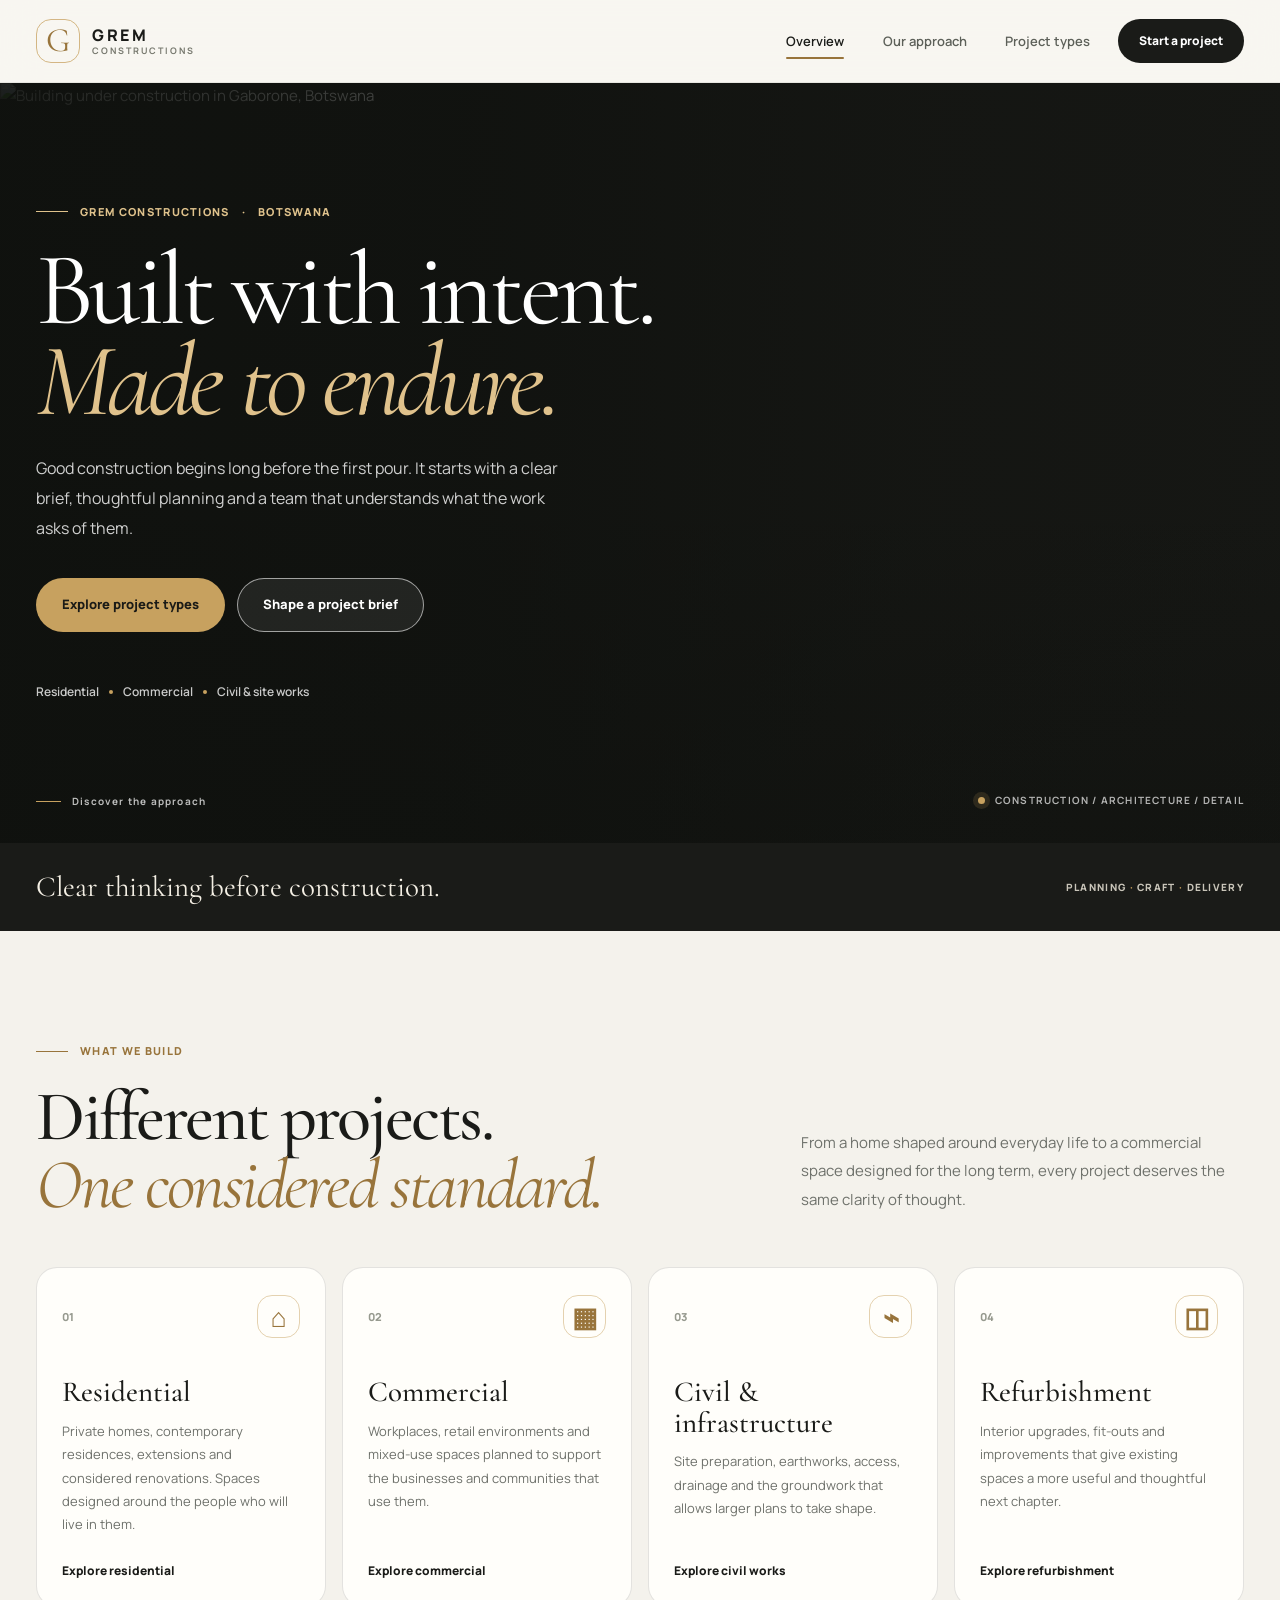
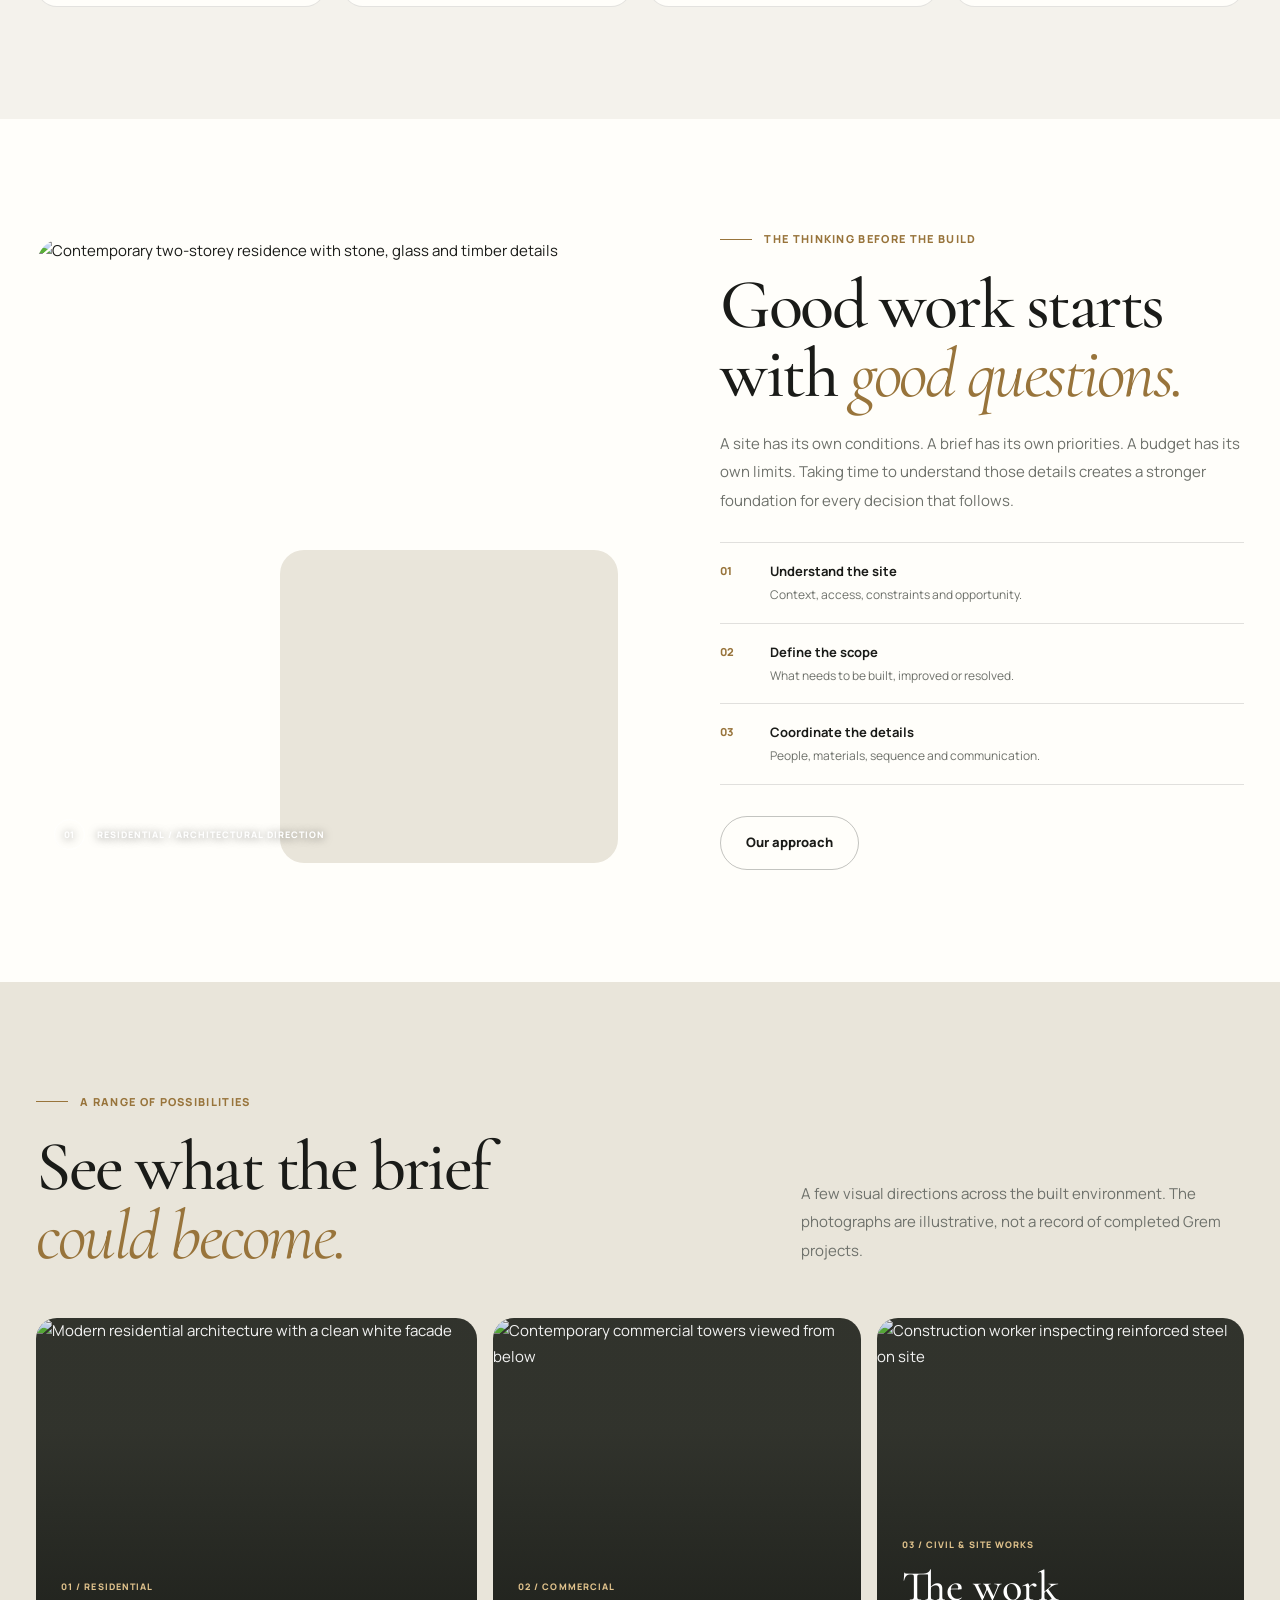
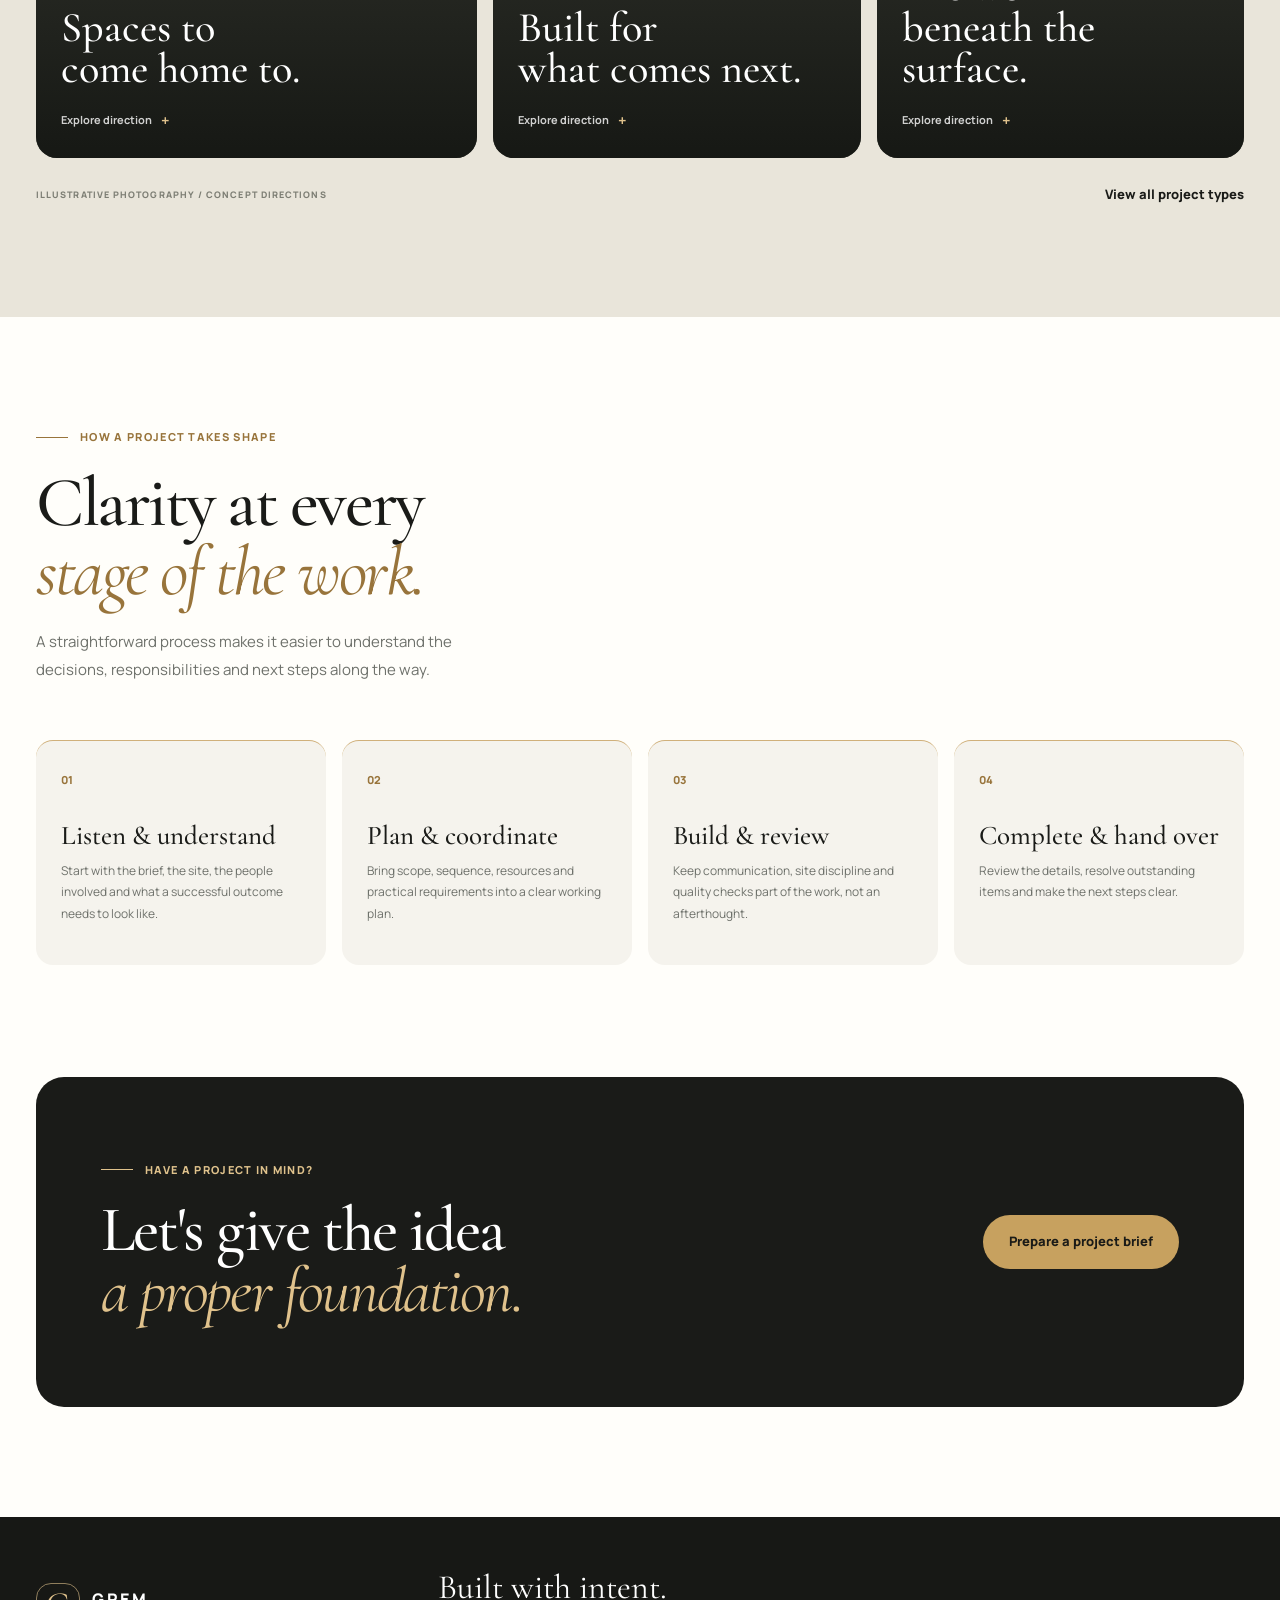
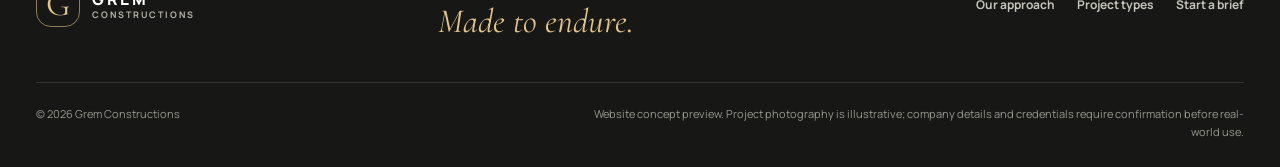
==== commit 5ca7cdb2: "I removed the arrow clutter. The rounded buttons can do their own talking." ====
--- a/index.html
+++ b/index.html
@@ -30,7 +30,7 @@
         <a href="projects.html">Project types</a>
       </nav>
       <div class="nav-actions">
-        <a class="button button-small button-dark" href="projects.html#enquiry">Start a project <span aria-hidden="true">↗</span></a>
+        <a class="button button-small button-dark" href="projects.html#enquiry">Start a project</a>
         <button class="menu-toggle" type="button" aria-label="Open navigation" aria-controls="mobileNav" aria-expanded="false" data-menu-toggle>
           <span></span><span></span>
         </button>
@@ -54,7 +54,7 @@
           <h1>Built with intent.<br><em>Made to endure.</em></h1>
           <p class="hero-description">Good construction begins long before the first pour. It starts with a clear brief, thoughtful planning and a team that understands what the work asks of them.</p>
           <div class="hero-actions">
-            <a class="button button-gold" href="projects.html">Explore project types <span aria-hidden="true">↗</span></a>
+            <a class="button button-gold" href="projects.html">Explore project types</a>
             <a class="button button-glass" href="projects.html#enquiry">Shape a project brief</a>
           </div>
           <div class="hero-meta">
@@ -93,25 +93,25 @@
             <div class="service-card-top"><span>01</span><span class="service-symbol" aria-hidden="true">⌂</span></div>
             <h3>Residential</h3>
             <p>Private homes, contemporary residences, extensions and considered renovations. Spaces designed around the people who will live in them.</p>
-            <a class="text-link" href="projects.html#residential">Explore residential <span aria-hidden="true">↗</span></a>
+            <a class="text-link" href="projects.html#residential">Explore residential</a>
           </article>
           <article class="service-card reveal">
             <div class="service-card-top"><span>02</span><span class="service-symbol" aria-hidden="true">▦</span></div>
             <h3>Commercial</h3>
             <p>Workplaces, retail environments and mixed-use spaces planned to support the businesses and communities that use them.</p>
-            <a class="text-link" href="projects.html#commercial">Explore commercial <span aria-hidden="true">↗</span></a>
+            <a class="text-link" href="projects.html#commercial">Explore commercial</a>
           </article>
           <article class="service-card reveal">
             <div class="service-card-top"><span>03</span><span class="service-symbol" aria-hidden="true">⌁</span></div>
             <h3>Civil &amp; infrastructure</h3>
             <p>Site preparation, earthworks, access, drainage and the groundwork that allows larger plans to take shape.</p>
-            <a class="text-link" href="projects.html#civil">Explore civil works <span aria-hidden="true">↗</span></a>
+            <a class="text-link" href="projects.html#civil">Explore civil works</a>
           </article>
           <article class="service-card reveal">
             <div class="service-card-top"><span>04</span><span class="service-symbol" aria-hidden="true">◫</span></div>
             <h3>Refurbishment</h3>
             <p>Interior upgrades, fit-outs and improvements that give existing spaces a more useful and thoughtful next chapter.</p>
-            <a class="text-link" href="projects.html#refurbishment">Explore refurbishment <span aria-hidden="true">↗</span></a>
+            <a class="text-link" href="projects.html#refurbishment">Explore refurbishment</a>
           </article>
         </div>
       </div>
@@ -132,7 +132,7 @@
             <div><span>02</span><p><strong>Define the scope</strong><small>What needs to be built, improved or resolved.</small></p></div>
             <div><span>03</span><p><strong>Coordinate the details</strong><small>People, materials, sequence and communication.</small></p></div>
           </div>
-          <a class="button button-outline-dark" href="about.html">Our approach <span aria-hidden="true">↗</span></a>
+          <a class="button button-outline-dark" href="about.html">Our approach</a>
         </div>
       </div>
     </section>
@@ -150,22 +150,22 @@
           <a class="direction-card direction-card-large reveal" href="projects.html#residential">
             <img src="https://images.unsplash.com/photo-1771366260867-7e07094579d7?auto=format&amp;fit=crop&amp;w=1200&amp;q=85" alt="Modern residential architecture with a clean white facade" loading="lazy">
             <span class="direction-overlay"></span>
-            <span class="direction-content"><small>01 / RESIDENTIAL</small><strong>Spaces to<br>come home to.</strong><b>Explore direction <i>↗</i></b></span>
+            <span class="direction-content"><small>01 / RESIDENTIAL</small><strong>Spaces to<br>come home to.</strong><b>Explore direction <i>+</i></b></span>
           </a>
           <a class="direction-card reveal" href="projects.html#commercial">
             <img src="https://images.unsplash.com/photo-1486406146926-c627a92ad1ab?auto=format&amp;fit=crop&amp;w=1000&amp;q=85" alt="Contemporary commercial towers viewed from below" loading="lazy">
             <span class="direction-overlay"></span>
-            <span class="direction-content"><small>02 / COMMERCIAL</small><strong>Built for<br>what comes next.</strong><b>Explore direction <i>↗</i></b></span>
+            <span class="direction-content"><small>02 / COMMERCIAL</small><strong>Built for<br>what comes next.</strong><b>Explore direction <i>+</i></b></span>
           </a>
           <a class="direction-card reveal" href="projects.html#civil">
             <img src="https://images.unsplash.com/photo-1768677903496-becc4be07258?auto=format&amp;fit=crop&amp;w=1000&amp;q=85" alt="Construction worker inspecting reinforced steel on site" loading="lazy">
             <span class="direction-overlay"></span>
-            <span class="direction-content"><small>03 / CIVIL &amp; SITE WORKS</small><strong>The work<br>beneath the surface.</strong><b>Explore direction <i>↗</i></b></span>
+            <span class="direction-content"><small>03 / CIVIL &amp; SITE WORKS</small><strong>The work<br>beneath the surface.</strong><b>Explore direction <i>+</i></b></span>
           </a>
         </div>
         <div class="directions-foot reveal">
           <span>ILLUSTRATIVE PHOTOGRAPHY / CONCEPT DIRECTIONS</span>
-          <a class="text-link" href="projects.html">View all project types <span aria-hidden="true">↗</span></a>
+          <a class="text-link" href="projects.html">View all project types</a>
         </div>
       </div>
     </section>
@@ -192,7 +192,7 @@
           <p class="eyebrow eyebrow-light"><span class="eyebrow-line"></span> HAVE A PROJECT IN MIND?</p>
           <h2>Let's give the idea<br><em>a proper foundation.</em></h2>
         </div>
-        <a class="button button-gold" href="projects.html#enquiry">Prepare a project brief <span aria-hidden="true">↗</span></a>
+        <a class="button button-gold" href="projects.html#enquiry">Prepare a project brief</a>
       </div>
     </section>
   </main>
